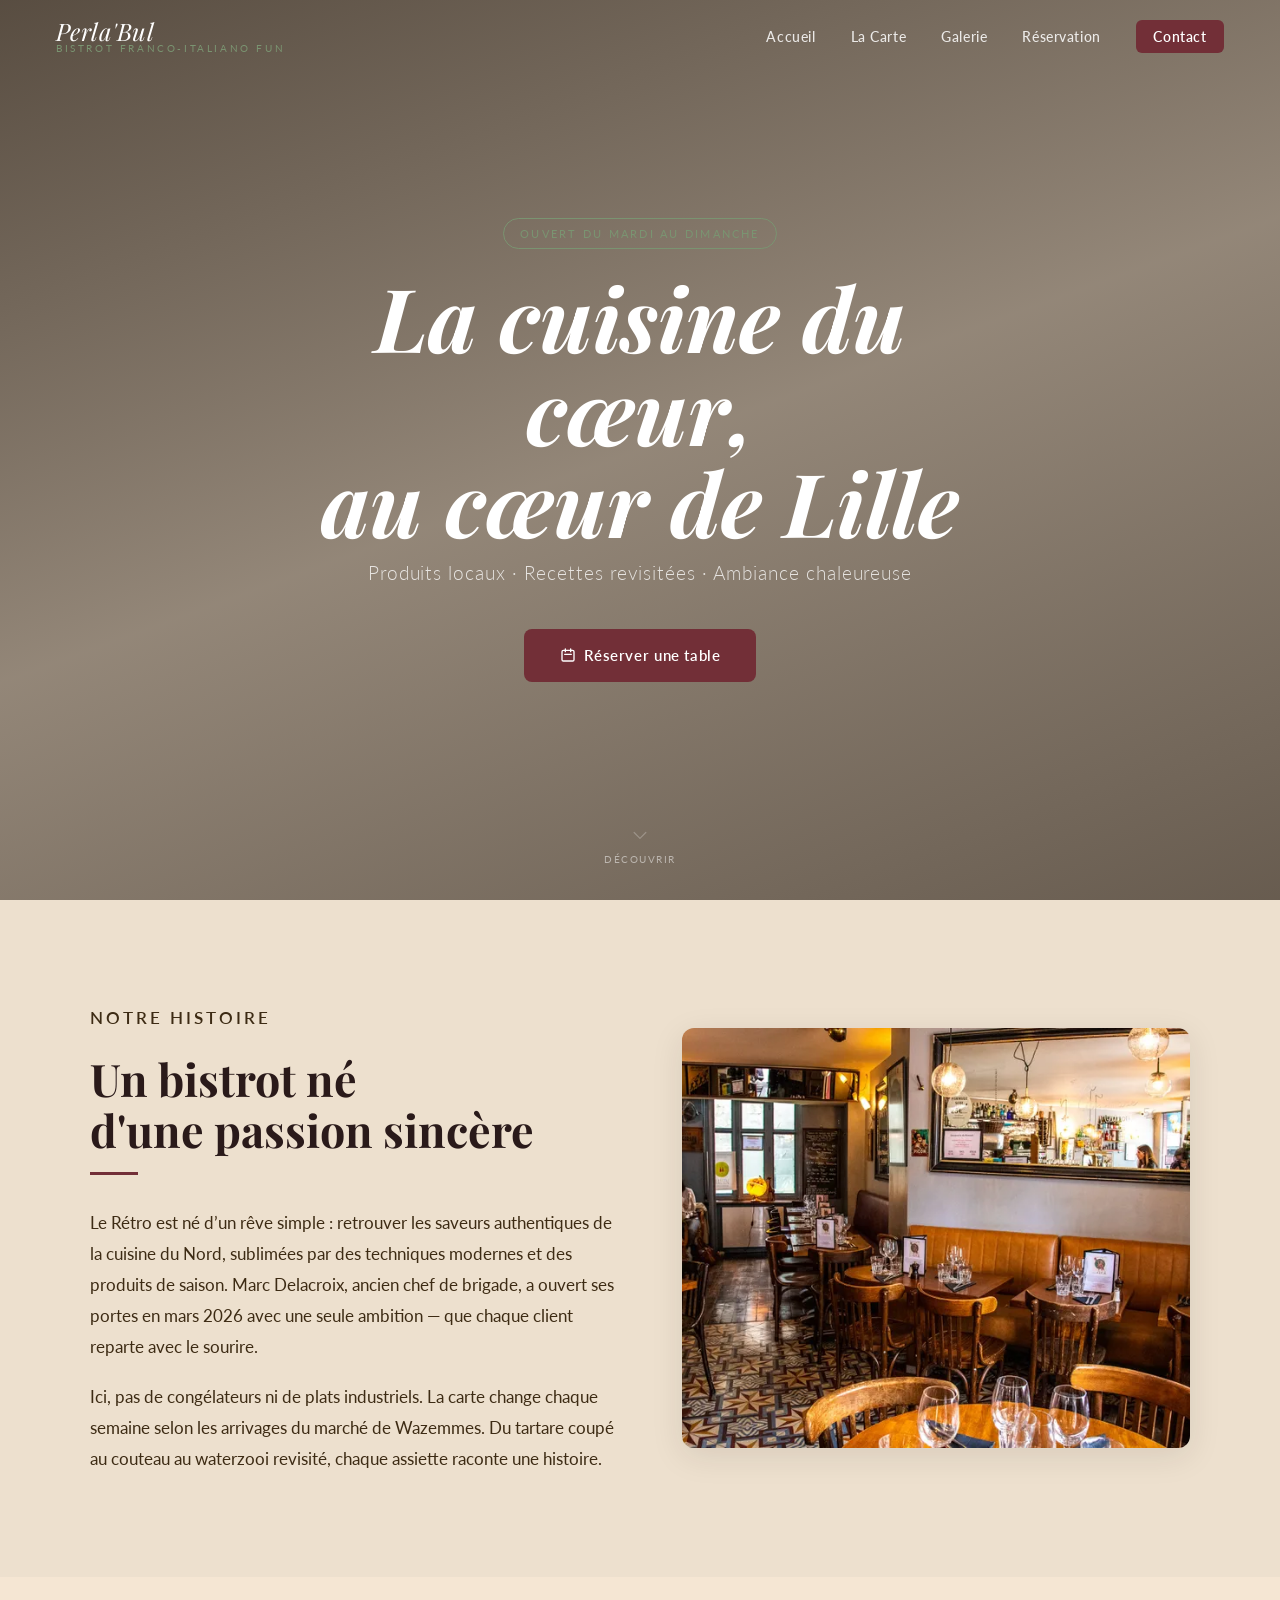
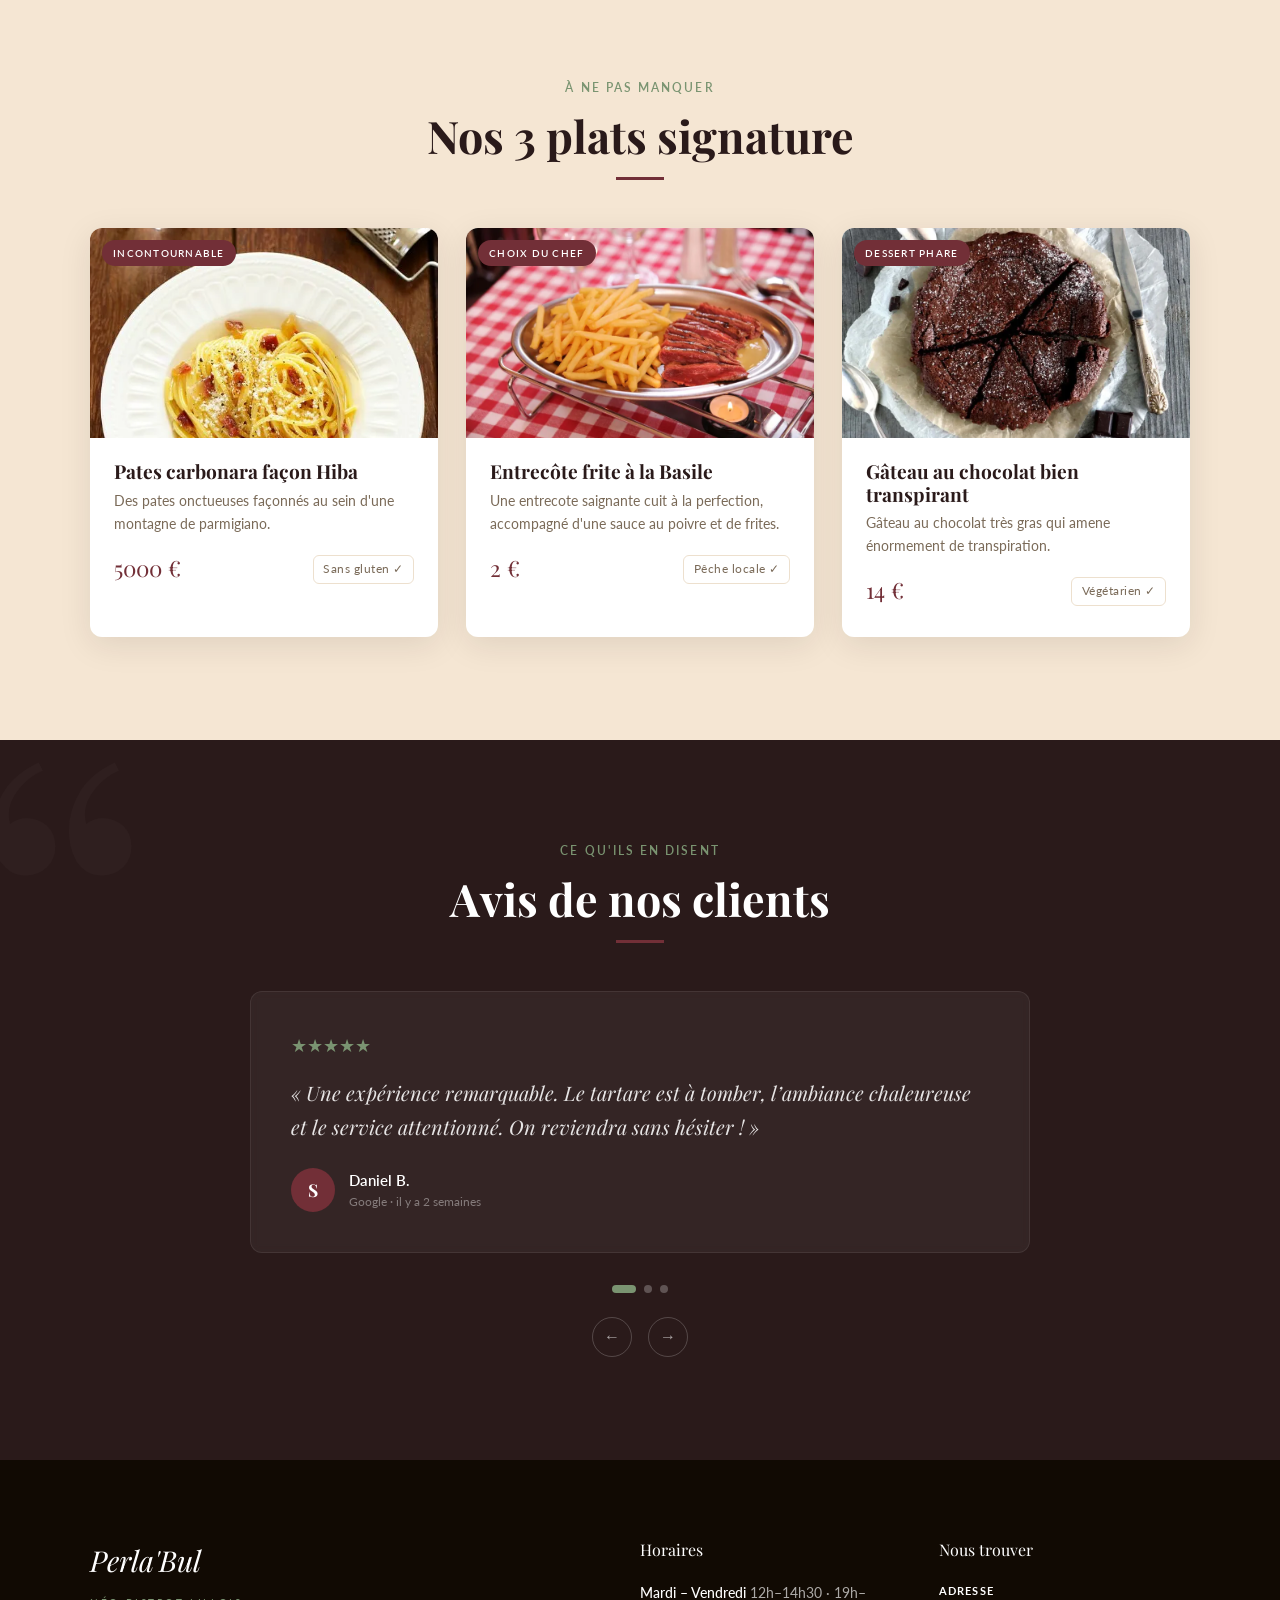
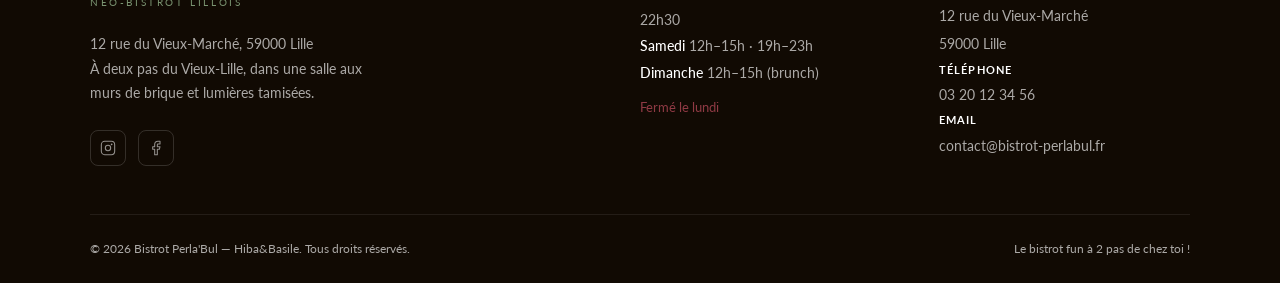
==== index.html @ e7a40297 "feat: add all 5 pages with css" ====
<!DOCTYPE html>
<html lang="fr">
<head>
  <meta charset="UTF-8" />
  <meta name="viewport" content="width=device-width, initial-scale=1.0" />
  <title>Le Rétro – Néo-Bistrot Lillois</title>
  <link rel="preconnect" href="https://fonts.googleapis.com" />
  <link rel="preconnect" href="https://fonts.gstatic.com" crossorigin />
  <link href="https://fonts.googleapis.com/css2?family=Playfair+Display:ital,wght@0,400;0,600;0,700;1,400;1,600&family=Lato:wght@300;400;700&display=swap" rel="stylesheet" />
  <link rel="stylesheet" href="css/style.css" />
</head>
<body>
  <!-- ══════════ NAVBAR ══════════ -->
  <nav id="navbar">
    <a href="index.html" class="nav-logo">
      <span class="logo-main">Perla'Bul</span>
      <span class="logo-sub">Bistrot franco-italiano fun</span>
    </a>
    <ul class="nav-links">
      <li><a href="index.html">Accueil</a></li>
      <li><a href="menu.html">La Carte</a></li>
      <li><a href="galerie.html">Galerie</a></li>
      <li><a href="reservation.html">Réservation</a></li>
      <li><a href="contact.html" class="nav-cta">Contact</a></li>
    </ul>
    <button id="burger" aria-label="Menu">
      <span></span><span></span><span></span>
    </button>
  </nav>
  <nav id="mobile-menu">
    <a href="index.html">Accueil</a>
    <a href="menu.html">La Carte</a>
    <a href="galerie.html">Galerie</a>
    <a href="reservation.html">Réservation</a>
    <a href="contact.html">Contact</a>
  </nav>

  <!-- ══════════ HERO ══════════ -->
  <section id="hero">
    <div class="hero-bg"></div>
    <div class="hero-content">
      <span class="hero-badge">Ouvert du mardi au dimanche</span>
      <h1 class="hero-title">La cuisine du cœur,<br>au cœur de Lille</h1>
      <p class="hero-slogan">Produits locaux · Recettes revisitées · Ambiance chaleureuse</p>
      <a href="reservation.html" class="hero-btn">
        <svg xmlns="http://www.w3.org/2000/svg" fill="none" viewBox="0 0 24 24" stroke="currentColor" stroke-width="2"><path stroke-linecap="round" stroke-linejoin="round" d="M8 7V3m8 4V3m-9 8h10M5 21h14a2 2 0 002-2V7a2 2 0 00-2-2H5a2 2 0 00-2 2v12a2 2 0 002 2z"/></svg>
        Réserver une table
      </a>
    </div>
    <div class="hero-scroll">
      <svg xmlns="http://www.w3.org/2000/svg" fill="none" viewBox="0 0 24 24" stroke="currentColor" stroke-width="1.5"><path stroke-linecap="round" stroke-linejoin="round" d="M19 9l-7 7-7-7"/></svg>
      Découvrir
    </div>
  </section>

  <!-- ══════════ NOTRE HISTOIRE ══════════ -->
  <section id="histoire">
    <div class="histoire-inner">
      <div class="histoire-text">
        <p class="section-label">Notre histoire</p>
        <h2 class="section-title">Un bistrot né<br>d'une passion sincère</h2>
        <div class="divider"></div>
        <p>Le Rétro est né d’un rêve simple : retrouver les saveurs authentiques de la cuisine du Nord, sublimées par des techniques modernes et des produits de saison. Marc Delacroix, ancien chef de brigade, a ouvert ses portes en mars 2026 avec une seule ambition — que chaque client reparte avec le sourire.</p>
        <p>Ici, pas de congélateurs ni de plats industriels. La carte change chaque semaine selon les arrivages du marché de Wazemmes. Du tartare coupé au couteau au waterzooi revisité, chaque assiette raconte une histoire.</p>
      </div>
      <div class="histoire-img">
        <img src="img/salle-bistrot.jpg" alt="Intérieur du Bistrot Le Rétro" loading="lazy" />
      </div>
    </div>
  </section>

  <!-- ══════════ PLATS SIGNATURE ══════════ -->
  <section id="plats">
    <div class="plats-header">
      <p class="section-label">À ne pas manquer</p>
      <h2 class="section-title">Nos 3 plats signature</h2>
      <div class="divider center"></div>
    </div>
    <div class="plats-grid">
      <article class="plat-card">
        <div class="plat-img">
          <img src="img/pates-carbo.jpg" alt="Tartare de bœuf" loading="lazy" />
          <span class="plat-tag">Incontournable</span>
        </div>
        <div class="plat-body">
          <h3 class="plat-name">Pates carbonara façon Hiba</h3>
          <p class="plat-desc">Des pates onctueuses façonnés au sein d'une montagne de parmigiano.</p>
          <div class="plat-footer">
            <span class="plat-price">5000 €</span>
            <span class="plat-badge">Sans gluten ✓</span>
          </div>
        </div>
      </article>
      <article class="plat-card">
        <div class="plat-img">
          <img src="img/entrecote-frite-jpg.webp" alt="Sole meunière" loading="lazy" />
          <span class="plat-tag">Choix du Chef</span>
        </div>
        <div class="plat-body">
          <h3 class="plat-name">Entrecôte frite à la Basile</h3>
          <p class="plat-desc">Une entrecote saignante cuit à la perfection, accompagné d'une sauce au poivre et de frites.</p>
          <div class="plat-footer">
            <span class="plat-price">2 €</span>
            <span class="plat-badge">Pêche locale ✓</span>
          </div>
        </div>
      </article>
      <article class="plat-card">
        <div class="plat-img">
          <img src="img/gateau-chocolat.jpg" alt="Crème brûlée" loading="lazy" />
          <span class="plat-tag">Dessert phare</span>
        </div>
        <div class="plat-body">
          <h3 class="plat-name">Gâteau au chocolat bien transpirant</h3>
          <p class="plat-desc">Gâteau au chocolat très gras qui amene énormement de transpiration.</p>
          <div class="plat-footer">
            <span class="plat-price">14 €</span>
            <span class="plat-badge">Végétarien ✓</span>
          </div>
        </div>
      </article>
    </div>
  </section>

  <!-- ══════════ AVIS CLIENTS (carousel) ══════════ -->
  <section id="avis">
    <div class="avis-header">
      <p class="section-label">Ce qu'ils en disent</p>
      <h2 class="section-title">Avis de nos clients</h2>
      <div class="divider center"></div>
    </div>
    <div class="carousel-wrap">
      <div class="carousel-track">
        <div class="carousel-slides" id="carousel-slides">
          <div class="avis-card">
            <div class="stars">★★★★★</div>
            <p class="avis-text">« Une expérience remarquable. Le tartare est à tomber, l’ambiance chaleureuse et le service attentionné. On reviendra sans hésiter ! »</p>
            <div class="avis-author">
              <div class="avis-avatar">S</div>
              <div><p class="avis-name">Daniel B.</p><p class="avis-date">Google · il y a 2 semaines</p></div>
            </div>
          </div>
          <div class="avis-card">
            <div class="stars">★★★★★</div>
            <p class="avis-text">« Enfin un bistrot qui joue la carte de la sincérité. La sole meunière était parfaite, la crème brûlée à la chicorée une belle surprise nordiste. »</p>
            <div class="avis-author">
              <div class="avis-avatar">T</div>
              <div><p class="avis-name">Noémie N.</p><p class="avis-date">TripAdvisor · il y a 1 mois</p></div>
            </div>
          </div>
          <div class="avis-card">
            <div class="stars">★★★★☆</div>
            <p class="avis-text">« Cadre soigné, moderne sans être froid. Les produits locaux se sentent dans l’assiette. Une très belle adresse lilloise. »</p>
            <div class="avis-author">
              <div class="avis-avatar">A</div>
              <div><p class="avis-name">Vinicius J.</p><p class="avis-date">Google · il y a 3 semaines</p></div>
            </div>
          </div>
        </div>
      </div>
      <div class="carousel-dots" id="carousel-dots">
        <button class="dot active" data-idx="0"></button>
        <button class="dot" data-idx="1"></button>
        <button class="dot" data-idx="2"></button>
      </div>
      <div class="carousel-nav">
        <button class="carousel-btn" id="prev-btn" aria-label="Précédent">&#8592;</button>
        <button class="carousel-btn" id="next-btn" aria-label="Suivant">&#8594;</button>
      </div>
    </div>
  </section>

  <!-- ══════════ FOOTER ══════════ -->
  <footer id="contact">
    <div class="footer-grid">
      <div class="footer-brand">
        <span class="logo-main serif" style="font-style:italic;color:#fff;">Perla'Bul</span>
        <span class="logo-sub" style="letter-spacing:.25em;text-transform:uppercase;font-size:.65rem;color:var(--sage);">Néo-Bistrot Lillois</span>
        <p>12 rue du Vieux-Marché, 59000 Lille<br>À deux pas du Vieux-Lille, dans une salle aux murs de brique et lumières tamisées.</p>
        <div class="social-row">
          <a href="#" class="social-icon" aria-label="Instagram">
            <svg xmlns="http://www.w3.org/2000/svg" fill="none" viewBox="0 0 24 24" stroke="currentColor" stroke-width="1.6"><rect x="2" y="2" width="20" height="20" rx="5"/><circle cx="12" cy="12" r="4"/><circle cx="17.5" cy="6.5" r=".5" fill="currentColor"/></svg>
          </a>
          <a href="#" class="social-icon" aria-label="Facebook">
            <svg xmlns="http://www.w3.org/2000/svg" fill="none" viewBox="0 0 24 24" stroke="currentColor" stroke-width="1.6"><path stroke-linecap="round" stroke-linejoin="round" d="M18 2h-3a5 5 0 00-5 5v3H7v4h3v8h4v-8h3l1-4h-4V7a1 1 0 011-1h3z"/></svg>
          </a>
        </div>
      </div>
      <div>
        <p class="footer-title">Horaires</p>
        <ul class="footer-hours">
          <li><span>Mardi – Vendredi</span> 12h–14h30 · 19h–22h30</li>
          <li><span>Samedi</span> 12h–15h · 19h–23h</li>
          <li><span>Dimanche</span> 12h–15h (brunch)</li>
          <li style="margin-top:.5rem;color:var(--wine-light);font-size:.82rem;">Fermé le lundi</li>
        </ul>
      </div>
      <div>
        <p class="footer-title">Nous trouver</p>
        <ul class="footer-contact">
          <li><strong>Adresse</strong>12 rue du Vieux-Marché<br>59000 Lille</li>
          <li><strong>Téléphone</strong><a href="tel:+33320123456">03 20 12 34 56</a></li>
          <li><strong>Email</strong><a href="mailto:contact@bistrot-retro.fr">contact@bistrot-perlabul.fr</a></li>
        </ul>
      </div>
    </div>
    <div class="footer-bottom">
      <span>© 2026 Bistrot Perla'Bul — Hiba&Basile. Tous droits réservés.</span>
      <span>Le bistrot fun à 2 pas de chez toi !</span>
    </div>
  </footer>

  <!-- Scripts -->
  <script src="js/main.js"></script>
  <script>
    /* ---- Carousel (uniquement sur l'index) ---- */
    const slides    = document.getElementById('carousel-slides');
    const dots      = document.querySelectorAll('.dot');
    const prevBtn   = document.getElementById('prev-btn');
    const nextBtn   = document.getElementById('next-btn');
    const TOTAL     = dots.length;
    let current     = 0;
    let timer;

    function goTo(idx) {
      current = (idx + TOTAL) % TOTAL;
      slides.style.transform = `translateX(-${current * 100}%)`;
      dots.forEach((d, i) => d.classList.toggle('active', i === current));
    }

    function startAuto() {
      clearInterval(timer);
      timer = setInterval(() => goTo(current + 1), 5000);
    }

    prevBtn.addEventListener('click', () => { goTo(current - 1); startAuto(); });
    nextBtn.addEventListener('click', () => { goTo(current + 1); startAuto(); });
    dots.forEach(d => d.addEventListener('click', () => { goTo(+d.dataset.idx); startAuto(); }));

    // Swipe basique
    let startX = 0;
    slides.addEventListener('touchstart', e => { startX = e.touches[0].clientX; }, { passive: true });
    slides.addEventListener('touchend', e => {
      const dx = e.changedTouches[0].clientX - startX;
      if (Math.abs(dx) > 50) { goTo(current + (dx < 0 ? 1 : -1)); startAuto(); }
    });

    startAuto();
  </script>
</body>
</html>
---- css/style.css ----
:root {
  --cream:      #f5e6d3;      /* Fond principal clair et doux */
  --dark:       #2a1a1a;      /* Texte foncé, fond sombre */
  --wine:       #722f37;      /* Bordeaux profond (identité) */
  --wine-light: #8f3a44;      /* Variation plus claire pour hover */
  --sage:       #7a9471;      /* Vert sauge (accent) */
  --sage-light: #94ad8b;      /* Variation plus claire */
  --warm:       #ede0ce;      /* Fond légèrement plus chaud */
  --muted:      #7a6a58;      /* Texte secondaire */
  --card-bg:    #FFFFFF;      /* Fond des cartes */
  --radius:     12px;
  --shadow:     0 8px 32px rgba(42, 26, 26, 0.10);
  --nav-h:      72px;         /* Hauteur de la navbar */
  --transition: .3s ease;
}


*, *::before, *::after {
  box-sizing: border-box;
  margin: 0;
  padding: 0;
}

html {
  scroll-behavior: smooth;
}

body {
  font-family: 'Lato', sans-serif;
  background: var(--cream);
  color: var(--dark);
  overflow-x: hidden;
  line-height: 1.6;
}

img {
  display: block;
  max-width: 100%;
}

a {
  text-decoration: none;
  color: inherit;
}

ul {
  list-style: none;
}


.serif { font-family: 'Playfair Display', serif; }
h1, h2, h3, h4 {
  font-family: 'Playfair Display', serif;
  line-height: 1.15;
  color: var(--dark);
}

.section-label {
  font-size: .72rem;
  font-weight: 600;
  letter-spacing: .18em;
  text-transform: uppercase;
  color: var(--sage);
  margin-bottom: .75rem;
}

.section-title {
  font-size: clamp(1.8rem, 4vw, 2.8rem);
  color: var(--dark);
}

.divider {
  width: 48px;
  height: 3px;
  background: var(--wine);
  margin: 1rem 0 2rem;
}
.divider.center {
  margin: 1rem auto 2rem;
}


#navbar {
  position: fixed;
  top: 0;
  left: 0;
  right: 0;
  z-index: 999;
  height: var(--nav-h);
  display: flex;
  align-items: center;
  justify-content: space-between;
  padding: 0 clamp(1.25rem, 5vw, 3.5rem);
  transition: background .35s, box-shadow .35s;
}

#navbar.scrolled {
  background: var(--dark);
  box-shadow: 0 4px 24px rgba(0, 0, 0, 0.25);
}

.nav-logo {
  display: flex;
  flex-direction: column;
  line-height: 1;
}
.nav-logo .logo-main {
  font-family: 'Playfair Display', serif;
  font-style: italic;
  font-size: 1.5rem;
  color: #fff;
  letter-spacing: .02em;
}
.nav-logo .logo-sub {
  font-size: .65rem;
  letter-spacing: .25em;
  text-transform: uppercase;
  color: var(--sage);
}


.nav-links {
  display: flex;
  gap: 2.2rem;
  align-items: center;
}
.nav-links a {
  color: rgba(255, 255, 255, 0.85);
  font-size: .88rem;
  font-weight: 500;
  letter-spacing: .04em;
  position: relative;
  transition: color .2s;
}
.nav-links a::after {
  content: '';
  position: absolute;
  bottom: -4px;
  left: 0;
  width: 0;
  height: 2px;
  background: var(--sage);
  transition: width .3s ease;
}
.nav-links a:hover {
  color: #fff;
}
.nav-links a:hover::after {
  width: 100%;
}


.nav-cta {
  background: var(--wine);
  color: #fff !important;
  padding: .5rem 1.1rem;
  border-radius: 6px;
  font-weight: 600 !important;
  transition: background .2s !important;
}
.nav-cta:hover {
  background: var(--wine-light) !important;
}
.nav-cta::after {
  display: none !important;
}


#burger {
  display: none;               
  flex-direction: column;
  gap: 5px;
  cursor: pointer;
  padding: 6px;
  background: none;
  border: none;
}
#burger span {
  display: block;
  width: 26px;
  height: 2px;
  background: #fff;
  border-radius: 2px;
  transition: transform .3s, opacity .3s;
}

#burger.open span:nth-child(1) {
  transform: translateY(7px) rotate(45deg);
}
#burger.open span:nth-child(2) {
  opacity: 0;
}
#burger.open span:nth-child(3) {
  transform: translateY(-7px) rotate(-45deg);
}


#mobile-menu {
  display: none;
  position: fixed;
  top: var(--nav-h);
  left: 0;
  right: 0;
  background: var(--dark);
  z-index: 998;
  padding: 1.5rem clamp(1.25rem, 5vw, 3.5rem);
  flex-direction: column;
  gap: 1rem;
  transform: translateY(-10px);
  opacity: 0;
  transition: opacity .3s, transform .3s;
}
#mobile-menu.visible {
  display: flex;
  opacity: 1;
  transform: translateY(0);
}
#mobile-menu a {
  color: rgba(255, 255, 255, 0.85);
  font-size: 1rem;
  font-weight: 500;
  padding: .5rem 0;
  border-bottom: 1px solid rgba(255, 255, 255, 0.08);
}


#hero {
  position: relative;
  height: 100vh;
  min-height: 580px;
  display: flex;
  align-items: center;
  justify-content: center;
  overflow: hidden;
}
#hero .hero-bg {
  position: absolute;
  inset: 0;
  background: url('https://images.unsplash.com/photo-1414235077428-338989a2e8c0?w=1920&auto=format&fit=crop&q=80') center/cover no-repeat;
  transform: scale(1.05);
  transition: transform 8s ease-out;
}
#hero.loaded .hero-bg {
  transform: scale(1);
}
#hero::after {
  content: '';
  position: absolute;
  inset: 0;
  background: linear-gradient(
    160deg,
    rgba(28, 18, 9, 0.72) 0%,
    rgba(28, 18, 9, 0.45) 50%,
    rgba(28, 18, 9, 0.65) 100%
  );
}
.hero-content {
  position: relative;
  z-index: 1;
  text-align: center;
  padding: 0 1.5rem;
  animation: heroFadeUp .9s ease both;
}
@keyframes heroFadeUp {
  from { opacity: 0; transform: translateY(28px); }
  to   { opacity: 1; transform: translateY(0); }
}
.hero-badge {
  display: inline-block;
  font-size: .7rem;
  letter-spacing: .2em;
  text-transform: uppercase;
  color: var(--sage);
  border: 1px solid var(--sage);
  padding: .35rem 1rem;
  border-radius: 100px;
  margin-bottom: 1.4rem;
  animation: heroFadeUp .9s .15s ease both;
}
.hero-title {
  font-size: clamp(2.6rem, 8vw, 5.5rem);
  color: #fff;
  line-height: 1.05;
  font-style: italic;
  max-width: 780px;
  margin: 0 auto .6rem;
  animation: heroFadeUp .9s .25s ease both;
}
.hero-slogan {
  font-size: clamp(1rem, 2.5vw, 1.2rem);
  color: rgba(255, 255, 255, 0.78);
  font-weight: 300;
  letter-spacing: .05em;
  margin-bottom: 2.5rem;
  animation: heroFadeUp .9s .38s ease both;
}
.hero-btn {
  display: inline-flex;
  align-items: center;
  gap: .55rem;
  background: var(--wine);
  color: #fff;
  font-family: 'Lato', sans-serif;
  font-size: .95rem;
  font-weight: 600;
  padding: .9rem 2.2rem;
  border-radius: 8px;
  letter-spacing: .04em;
  transition: background .2s, transform .2s, box-shadow .2s;
  animation: heroFadeUp .9s .5s ease both;
}
.hero-btn svg {
  width: 16px;
  height: 16px;
}
.hero-btn:hover {
  background: var(--wine-light);
  transform: translateY(-2px);
  box-shadow: 0 8px 24px rgba(114, 47, 55, 0.4);
}


.hero-scroll {
  position: absolute;
  bottom: 2rem;
  left: 50%;
  transform: translateX(-50%);
  z-index: 1;
  display: flex;
  flex-direction: column;
  align-items: center;
  gap: .4rem;
  color: rgba(255, 255, 255, 0.5);
  font-size: .65rem;
  letter-spacing: .15em;
  text-transform: uppercase;
  animation: bounce 2s 1.5s infinite;
}
.hero-scroll svg {
  width: 20px;
  opacity: .5;
}
@keyframes bounce {
  0%, 100% { transform: translateX(-50%) translateY(0); }
  50%      { transform: translateX(-50%) translateY(6px); }
}


section {
  padding: clamp(4rem, 8vw, 7rem) clamp(1.25rem, 6vw, 5rem);
}


#histoire {
  background: var(--warm);
}
.histoire-inner {
  max-width: 1100px;
  margin: 0 auto;
  display: flex;
  gap: clamp(2rem, 5vw, 5rem);
  align-items: center;
  flex-wrap: wrap;
}
.histoire-text {
  flex: 1 1 320px;
}
.histoire-text p {
  font-size: 1.05rem;
  line-height: 1.85;
  color: #3D2B14;
  margin-bottom: 1.2rem;
}
.histoire-text p:last-child {
  margin-bottom: 0;
}
.histoire-img {
  flex: 1 1 300px;
  border-radius: var(--radius);
  overflow: hidden;
  box-shadow: var(--shadow);
  position: relative;
}
.histoire-img img {
  width: 100%;
  height: 420px;
  object-fit: cover;
  transition: transform .6s ease;
}
.histoire-img:hover img {
  transform: scale(1.04);
}
/* Bordures décoratives */
.histoire-img::before {
  content: '';
  position: absolute;
  top: -12px; left: -12px;
  width: 80px; height: 80px;
  border-top: 3px solid var(--wine);
  border-left: 3px solid var(--wine);
  z-index: 1;
}
.histoire-img::after {
  content: '';
  position: absolute;
  bottom: -12px; right: -12px;
  width: 80px; height: 80px;
  border-bottom: 3px solid var(--sage);
  border-right: 3px solid var(--sage);
}


#plats {
  background: var(--cream);
}
.plats-header {
  text-align: center;
  max-width: 520px;
  margin: 0 auto 3rem;
}
.plats-grid {
  display: grid;
  grid-template-columns: repeat(auto-fit, minmax(270px, 1fr));
  gap: 1.75rem;
  max-width: 1100px;
  margin: 0 auto;
}
.plat-card {
  background: var(--card-bg);
  border-radius: var(--radius);
  overflow: hidden;
  box-shadow: var(--shadow);
  transition: transform .3s, box-shadow .3s;
  cursor: default;
}
.plat-card:hover {
  transform: translateY(-6px);
  box-shadow: 0 16px 48px rgba(28, 18, 9, 0.15);
}
.plat-img {
  position: relative;
  height: 210px;
  overflow: hidden;
}
.plat-img img {
  width: 100%;
  height: 100%;
  object-fit: cover;
  transition: transform .5s;
}
.plat-card:hover .plat-img img {
  transform: scale(1.08);
}
.plat-tag {
  position: absolute;
  top: 12px;
  left: 12px;
  background: var(--wine);
  color: #fff;
  font-size: .65rem;
  font-weight: 600;
  letter-spacing: .12em;
  text-transform: uppercase;
  padding: .28rem .7rem;
  border-radius: 100px;
}
.plat-body {
  padding: 1.4rem 1.5rem 1.75rem;
}
.plat-name {
  font-size: 1.2rem;
  margin-bottom: .4rem;
}
.plat-desc {
  font-size: .88rem;
  color: var(--muted);
  line-height: 1.65;
  margin-bottom: 1rem;
}
.plat-footer {
  display: flex;
  align-items: center;
  justify-content: space-between;
}
.plat-price {
  font-family: 'Playfair Display', serif;
  font-size: 1.4rem;
  color: var(--wine);
}
.plat-badge {
  font-size: .72rem;
  color: var(--muted);
  border: 1px solid var(--warm);
  padding: .25rem .6rem;
  border-radius: 6px;
  letter-spacing: .04em;
}


#avis {
  background: var(--dark);
  position: relative;
  overflow: hidden;
}
#avis::before {
  content: '\201C';
  font-family: 'Playfair Display', serif;
  font-size: 28rem;
  line-height: 1;
  position: absolute;
  top: -4rem;
  left: -2rem;
  color: rgba(255, 255, 255, 0.025);
  pointer-events: none;
}
.avis-header {
  text-align: center;
  margin-bottom: 3rem;
}
.avis-header .section-label {
  color: var(--sage);
}
.avis-header .section-title {
  color: #fff;
}
.avis-header .divider {
  background: var(--wine);
}

.carousel-wrap {
  max-width: 780px;
  margin: 0 auto;
  position: relative;
}
.carousel-track {
  overflow: hidden;
}
.carousel-slides {
  display: flex;
  transition: transform .6s cubic-bezier(.4, 0, .2, 1);
}
.avis-card {
  min-width: 100%;
  padding: 2.5rem;
  background: rgba(255, 255, 255, 0.05);
  border: 1px solid rgba(255, 255, 255, 0.08);
  border-radius: var(--radius);
  backdrop-filter: blur(4px);
}
.stars {
  color: var(--sage);
  font-size: 1.1rem;
  margin-bottom: 1rem;
}
.avis-text {
  font-family: 'Playfair Display', serif;
  font-style: italic;
  font-size: clamp(1.05rem, 2.5vw, 1.25rem);
  color: rgba(255, 255, 255, 0.88);
  line-height: 1.7;
  margin-bottom: 1.5rem;
}
.avis-author {
  display: flex;
  align-items: center;
  gap: .9rem;
}
.avis-avatar {
  width: 44px;
  height: 44px;
  border-radius: 50%;
  background: var(--wine);
  display: flex;
  align-items: center;
  justify-content: center;
  font-family: 'Playfair Display', serif;
  font-size: 1.1rem;
  color: #fff;
  font-weight: 700;
}
.avis-name {
  font-weight: 600;
  color: #fff;
  font-size: .95rem;
}
.avis-date {
  font-size: .78rem;
  color: rgba(255, 255, 255, 0.4);
}

.carousel-dots {
  display: flex;
  justify-content: center;
  gap: .5rem;
  margin-top: 2rem;
}
.dot {
  width: 8px;
  height: 8px;
  border-radius: 50%;
  background: rgba(255, 255, 255, 0.25);
  cursor: pointer;
  transition: background .3s, width .3s;
  border: none;
}
.dot.active {
  background: var(--sage);
  width: 24px;
  border-radius: 4px;
}
.carousel-nav {
  display: flex;
  justify-content: center;
  gap: 1rem;
  margin-top: 1.5rem;
}
.carousel-btn {
  width: 40px;
  height: 40px;
  border-radius: 50%;
  border: 1px solid rgba(255, 255, 255, 0.2);
  background: none;
  color: rgba(255, 255, 255, 0.6);
  cursor: pointer;
  font-size: 1rem;
  display: flex;
  align-items: center;
  justify-content: center;
  transition: border-color .2s, color .2s, background .2s;
}
.carousel-btn:hover {
  border-color: var(--sage);
  color: var(--sage);
  background: rgba(122, 148, 113, 0.1);
}


.menu-container {
  max-width: 1100px;
  margin: 2rem auto;
  padding: 0 1.5rem;
}
.filters {
  background: var(--warm);
  padding: 1.5rem;
  border-radius: var(--radius);
  margin-bottom: 2rem;
  display: flex;
  flex-wrap: wrap;
  gap: 1rem;
  align-items: center;
}
.filter-btn {
  background: var(--card-bg);
  border: 2px solid var(--wine);
  color: var(--wine);
  padding: 0.5rem 1.2rem;
  border-radius: var(--radius);
  font-weight: 600;
  cursor: pointer;
  transition: var(--transition);
}
.filter-btn.active,
.filter-btn:hover {
  background: var(--wine);
  color: #fff;
}
.checkboxes {
  display: flex;
  gap: 1.5rem;
  margin-left: auto;
}
.checkboxes label {
  display: flex;
  align-items: center;
  gap: 0.3rem;
  cursor: pointer;
  font-weight: 500;
  color: var(--dark);
}
.counter {
  font-size: 1.1rem;
  color: var(--wine);
  margin-bottom: 1rem;
}

.menu-grid {
  display: grid;
  grid-template-columns: repeat(auto-fill, minmax(280px, 1fr));
  gap: 1.75rem;
}


.galery-container {
  max-width: 1200px;
  margin: 2rem auto;
  padding: 0 1.5rem;
}
.gallery-grid {
  display: grid;
  grid-template-columns: repeat(auto-fill, minmax(280px, 1fr));
  gap: 1.5rem;
}
.gallery-item {
  overflow: hidden;
  border-radius: var(--radius);
  box-shadow: var(--shadow);
  cursor: pointer;
  transition: transform 0.3s, filter 0.3s;
}
.gallery-item:hover {
  transform: scale(1.03);
  filter: brightness(1.1);
}
.gallery-item img {
  width: 100%;
  height: 250px;
  object-fit: cover;
}

.lightbox {
  display: none;
  position: fixed;
  top: 0; left: 0; right: 0; bottom: 0;
  background: rgba(0, 0, 0, 0.92);
  z-index: 2000;
  justify-content: center;
  align-items: center;
  flex-direction: column;
}
.lightbox.active {
  display: flex;
}
.lightbox img {
  max-width: 90%;
  max-height: 80vh;
  border-radius: var(--radius);
  box-shadow: 0 0 30px rgba(0, 0, 0, 0.5);
}
.close {
  position: absolute;
  top: 20px;
  right: 40px;
  font-size: 2.5rem;
  color: #fff;
  cursor: pointer;
  transition: var(--transition);
}
.close:hover {
  color: var(--sage);
}
.nav-lightbox {
  position: absolute;
  bottom: 30px;
  display: flex;
  gap: 2rem;
}
.nav-lightbox button {
  background: var(--wine);
  color: #fff;
  border: none;
  font-size: 2rem;
  width: 50px;
  height: 50px;
  border-radius: 50%;
  cursor: pointer;
  transition: var(--transition);
}
.nav-lightbox button:hover {
  background: var(--sage);
}


.form-container {
  max-width: 650px;
  margin: 2rem auto;
  padding: 2rem;
  background: var(--card-bg);
  border-radius: var(--radius);
  box-shadow: var(--shadow);
}
.form-group {
  margin-bottom: 1.5rem;
}
label {
  display: block;
  margin-bottom: 0.5rem;
  font-weight: 600;
  color: var(--wine);
}
input, select, textarea {
  width: 100%;
  padding: 0.7rem;
  border: 2px solid var(--warm);
  border-radius: var(--radius);
  font-family: inherit;
  font-size: 1rem;
  transition: border-color var(--transition);
}
input:focus, textarea:focus, select:focus {
  border-color: var(--wine);
  outline: none;
}
.error-message {
  color: #c0392b;
  font-size: 0.85rem;
  margin-top: 0.3rem;
  min-height: 1.2em;
}
.btn {
  background: var(--wine);
  color: #fff;
  padding: 0.8rem 2rem;
  border: none;
  border-radius: var(--radius);
  font-size: 1.1rem;
  cursor: pointer;
  transition: var(--transition);
}
.btn:hover {
  background: var(--wine-light);
}
.confirmation {
  display: none;
  background: var(--warm);
  padding: 2rem;
  border-radius: var(--radius);
  text-align: center;
  font-size: 1.2rem;
}
.confirmation.active {
  display: block;
}


.contact-container {
  max-width: 1200px;
  margin: 2rem auto;
  padding: 0 1.5rem;
  display: flex;
  gap: 2rem;
  flex-wrap: wrap;
}
.contact-info, .contact-form {
  flex: 1;
  min-width: 300px;
}
.contact-info table {
  width: 100%;
  border-collapse: collapse;
  margin-top: 1rem;
}
.contact-info th, .contact-info td {
  padding: 0.8rem;
  text-align: left;
  border-bottom: 1px solid var(--warm);
}
.contact-info th {
  background: var(--warm);
  color: var(--wine);
}
.map-container {
  margin-top: 2rem;
  border-radius: var(--radius);
  overflow: hidden;
  box-shadow: var(--shadow);
}
.map-container iframe {
  width: 100%;
  height: 300px;
  border: 0;
}


footer {
  background: #110A03;
  color: rgba(255, 255, 255, 0.65);
  padding: clamp(3rem, 6vw, 5rem) clamp(1.25rem, 6vw, 5rem) 1.5rem;
}
.footer-grid {
  display: grid;
  grid-template-columns: 2fr 1fr 1fr;
  gap: 3rem;
  max-width: 1100px;
  margin: 0 auto;
  padding-bottom: 3rem;
  border-bottom: 1px solid rgba(255, 255, 255, 0.08);
}
.footer-brand .logo-main {
  font-size: 1.8rem;
  display: block;
  margin-bottom: .3rem;
}
.footer-brand .logo-sub {
  font-size: .65rem;
}
.footer-brand p {
  margin-top: 1.2rem;
  font-size: .9rem;
  line-height: 1.7;
  max-width: 280px;
}
.footer-title {
  font-family: 'Playfair Display', serif;
  color: #fff;
  font-size: 1rem;
  margin-bottom: 1.1rem;
}
.footer-hours li {
  font-size: .88rem;
  line-height: 1.9;
}
.footer-hours li span {
  color: #fff;
  font-weight: 500;
}
.footer-contact li {
  font-size: .88rem;
  line-height: 2;
}
.footer-contact li strong {
  color: #fff;
  display: block;
  font-size: .7rem;
  letter-spacing: .1em;
  text-transform: uppercase;
}
.social-row {
  display: flex;
  gap: .75rem;
  margin-top: 1.5rem;
}
.social-icon {
  width: 36px;
  height: 36px;
  border: 1px solid rgba(255, 255, 255, 0.15);
  border-radius: 8px;
  display: flex;
  align-items: center;
  justify-content: center;
  color: rgba(255, 255, 255, 0.55);
  transition: border-color .2s, color .2s, background .2s;
}
.social-icon svg {
  width: 16px;
  height: 16px;
}
.social-icon:hover {
  border-color: var(--sage);
  color: var(--sage);
  background: rgba(122, 148, 113, 0.1);
}
.footer-bottom {
  max-width: 1100px;
  margin: 1.5rem auto 0;
  display: flex;
  align-items: center;
  justify-content: space-between;
  flex-wrap: wrap;
  gap: .5rem;
  font-size: .78rem;
}
.footer-bottom a {
  color: var(--sage);
  transition: opacity .2s;
}
.footer-bottom a:hover {
  opacity: .75;
}

/* ------------------------------
   15. MEDIA QUERIES (mobile-first)
   ------------------------------ */
@media (max-width: 768px) {
  .nav-links {
    display: none;
  }
  #burger {
    display: flex;
  }

  .histoire-inner {
    flex-direction: column;
  }
  .histoire-img img {
    height: 280px;
  }

  .footer-grid {
    grid-template-columns: 1fr;
    gap: 2rem;
  }

  .filters {
    flex-direction: column;
    align-items: flex-start;
  }
  .checkboxes {
    margin-left: 0;
  }
}
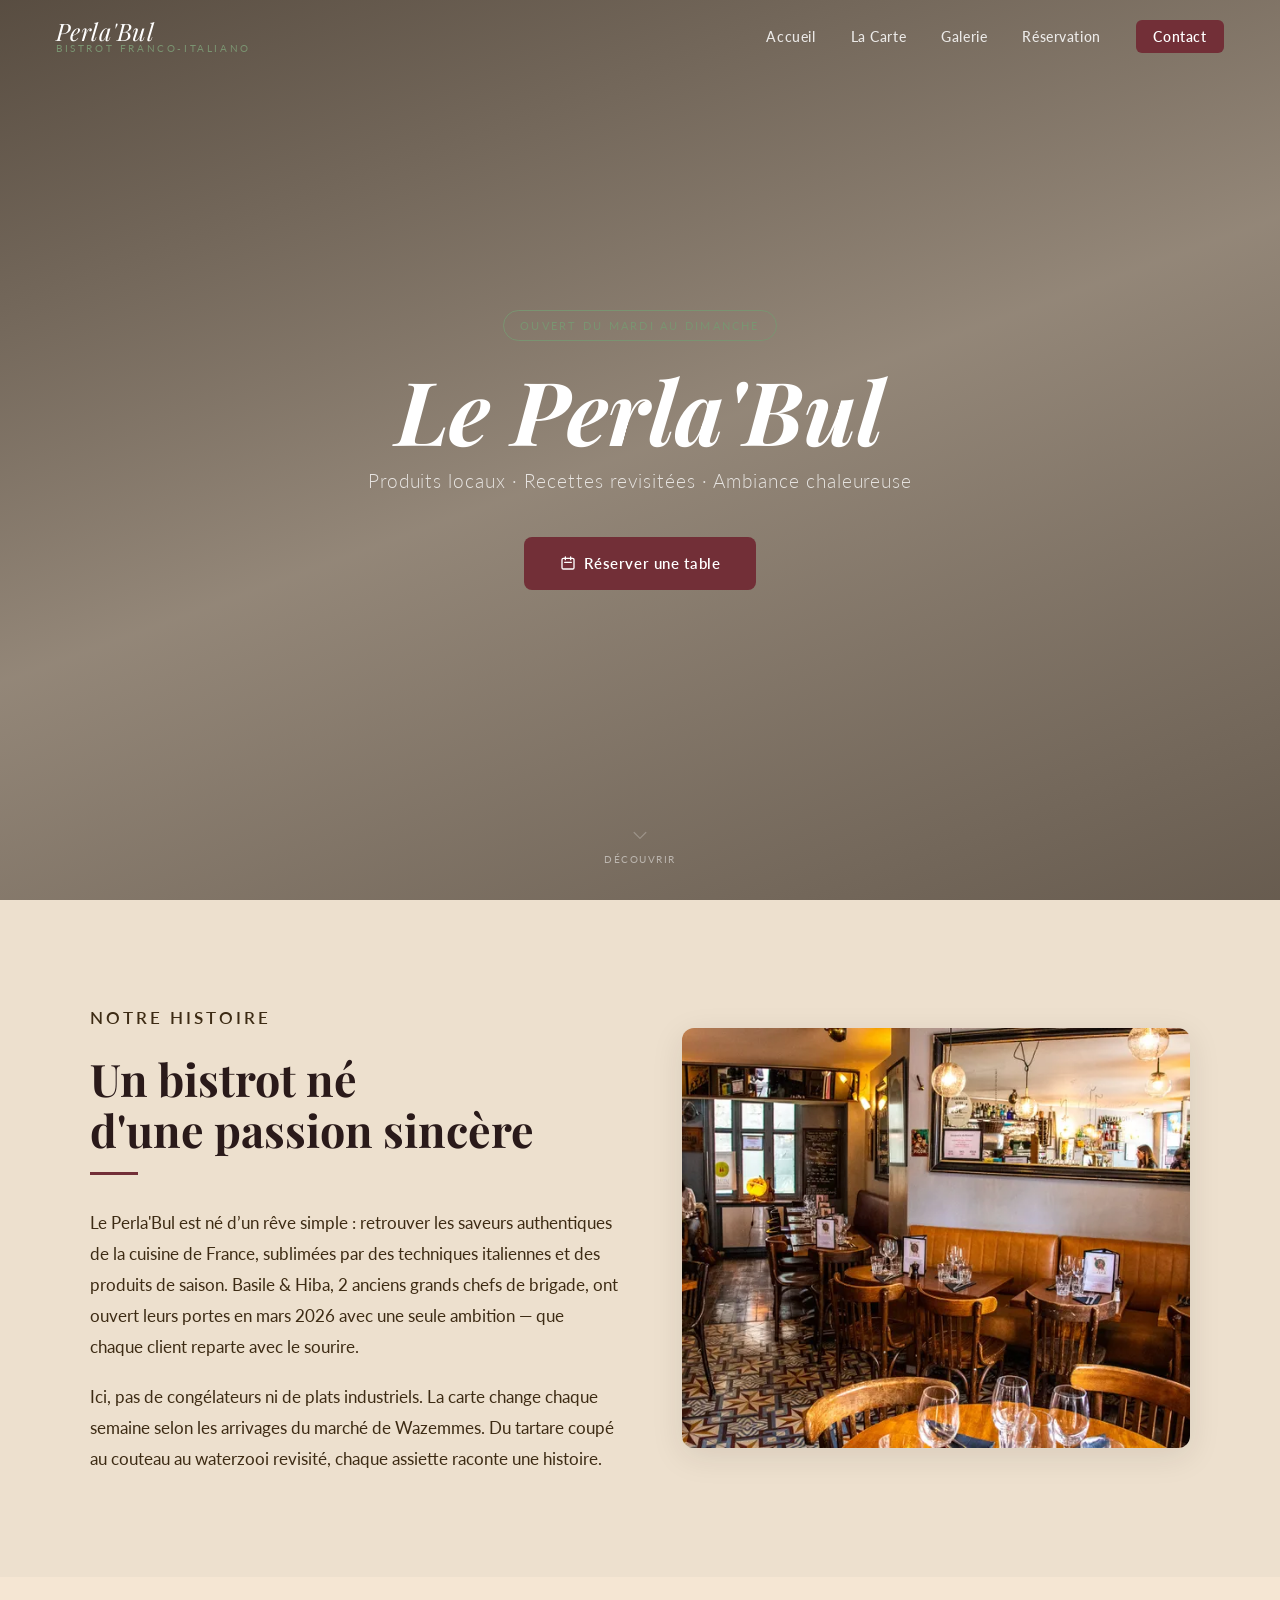
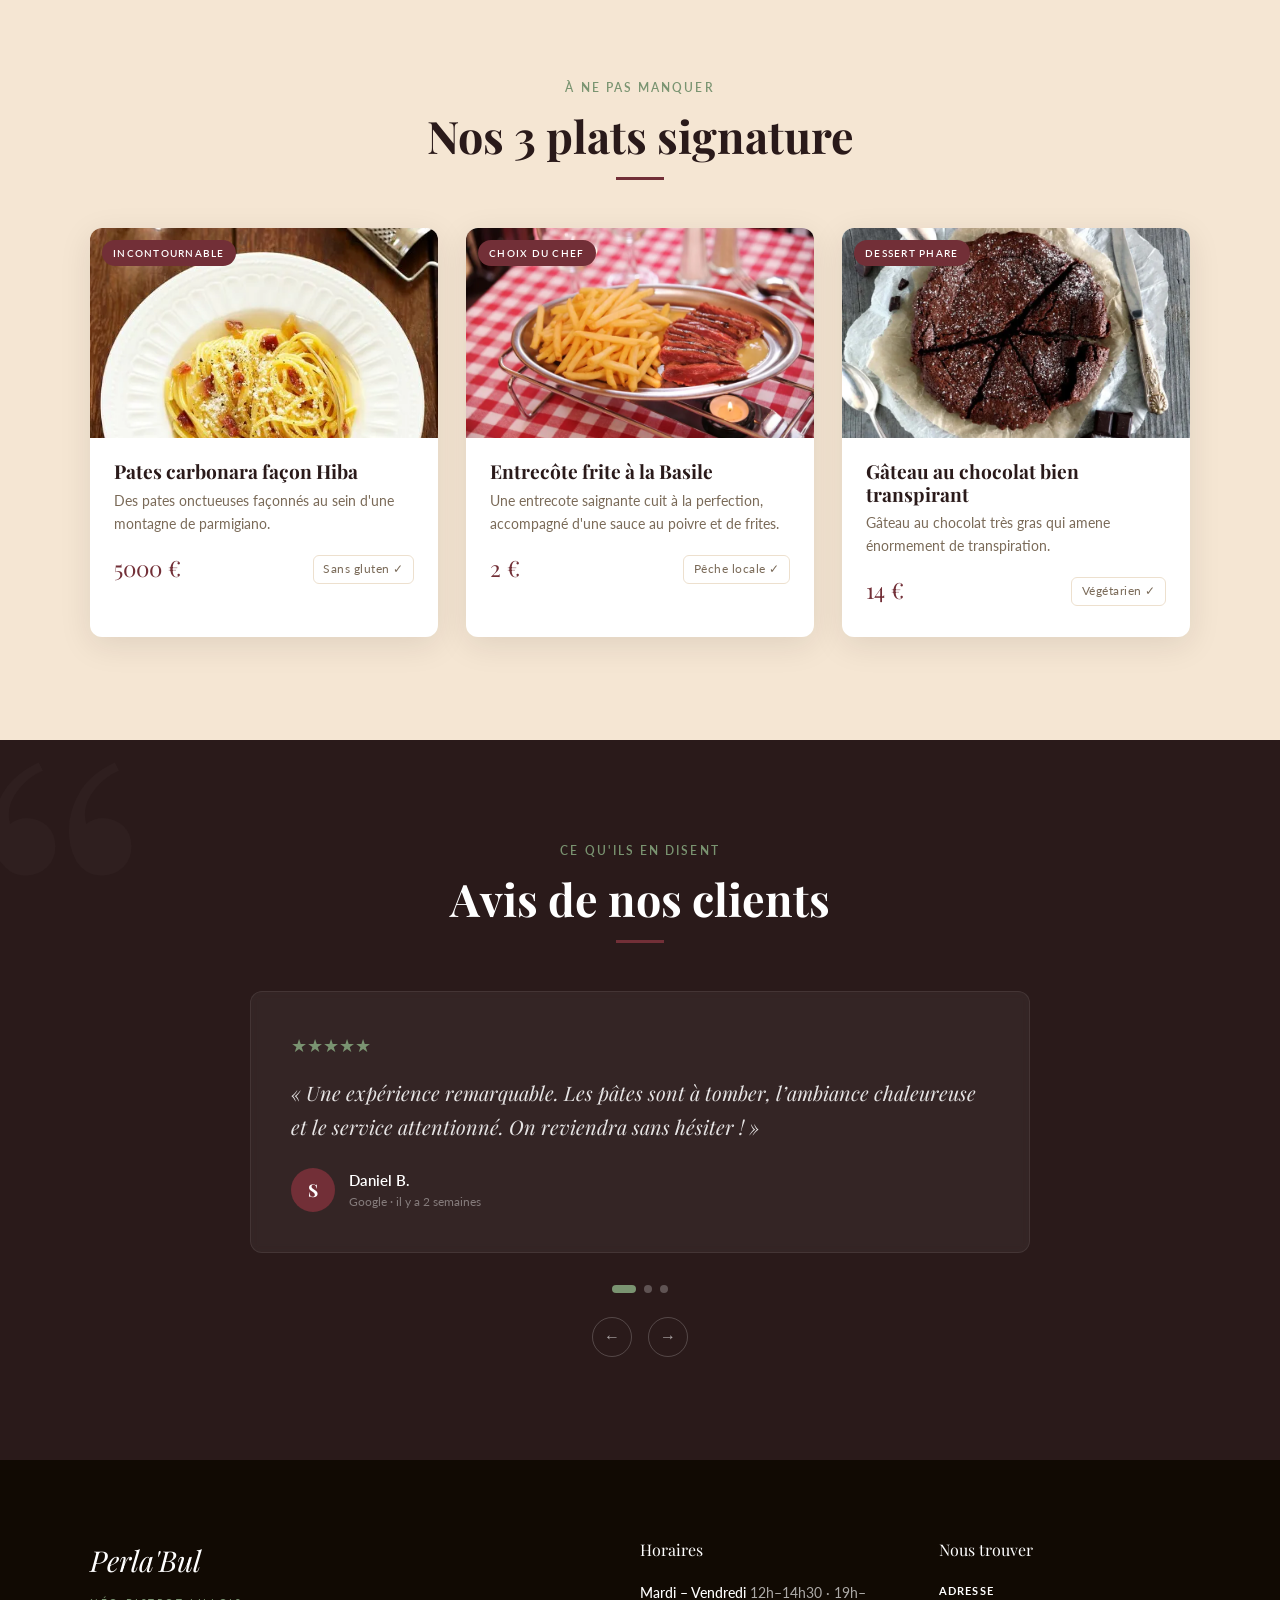
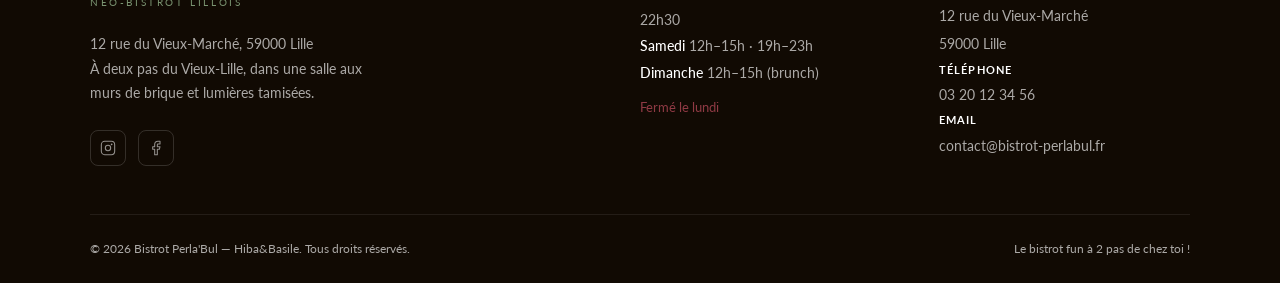
==== commit 708e185e: "update: modification on index.html" ====
--- a/index.html
+++ b/index.html
@@ -14,7 +14,7 @@
   <nav id="navbar">
     <a href="index.html" class="nav-logo">
       <span class="logo-main">Perla'Bul</span>
-      <span class="logo-sub">Bistrot franco-italiano fun</span>
+      <span class="logo-sub">Bistrot franco-italiano</span>
     </a>
     <ul class="nav-links">
       <li><a href="index.html">Accueil</a></li>
@@ -40,7 +40,7 @@
     <div class="hero-bg"></div>
     <div class="hero-content">
       <span class="hero-badge">Ouvert du mardi au dimanche</span>
-      <h1 class="hero-title">La cuisine du cœur,<br>au cœur de Lille</h1>
+      <h1 class="hero-title">Le Perla'Bul<br> </h1>
       <p class="hero-slogan">Produits locaux · Recettes revisitées · Ambiance chaleureuse</p>
       <a href="reservation.html" class="hero-btn">
         <svg xmlns="http://www.w3.org/2000/svg" fill="none" viewBox="0 0 24 24" stroke="currentColor" stroke-width="2"><path stroke-linecap="round" stroke-linejoin="round" d="M8 7V3m8 4V3m-9 8h10M5 21h14a2 2 0 002-2V7a2 2 0 00-2-2H5a2 2 0 00-2 2v12a2 2 0 002 2z"/></svg>
@@ -60,7 +60,7 @@
         <p class="section-label">Notre histoire</p>
         <h2 class="section-title">Un bistrot né<br>d'une passion sincère</h2>
         <div class="divider"></div>
-        <p>Le Rétro est né d’un rêve simple : retrouver les saveurs authentiques de la cuisine du Nord, sublimées par des techniques modernes et des produits de saison. Marc Delacroix, ancien chef de brigade, a ouvert ses portes en mars 2026 avec une seule ambition — que chaque client reparte avec le sourire.</p>
+        <p>Le Perla'Bul est né d’un rêve simple : retrouver les saveurs authentiques de la cuisine de France, sublimées par des techniques italiennes et des produits de saison. Basile & Hiba, 2 anciens grands chefs de brigade, ont ouvert leurs portes en mars 2026 avec une seule ambition — que chaque client reparte avec le sourire.</p>
         <p>Ici, pas de congélateurs ni de plats industriels. La carte change chaque semaine selon les arrivages du marché de Wazemmes. Du tartare coupé au couteau au waterzooi revisité, chaque assiette raconte une histoire.</p>
       </div>
       <div class="histoire-img">
@@ -134,7 +134,7 @@
         <div class="carousel-slides" id="carousel-slides">
           <div class="avis-card">
             <div class="stars">★★★★★</div>
-            <p class="avis-text">« Une expérience remarquable. Le tartare est à tomber, l’ambiance chaleureuse et le service attentionné. On reviendra sans hésiter ! »</p>
+            <p class="avis-text">« Une expérience remarquable. Les pâtes sont à tomber, l’ambiance chaleureuse et le service attentionné. On reviendra sans hésiter ! »</p>
             <div class="avis-author">
               <div class="avis-avatar">S</div>
               <div><p class="avis-name">Daniel B.</p><p class="avis-date">Google · il y a 2 semaines</p></div>
@@ -142,7 +142,7 @@
           </div>
           <div class="avis-card">
             <div class="stars">★★★★★</div>
-            <p class="avis-text">« Enfin un bistrot qui joue la carte de la sincérité. La sole meunière était parfaite, la crème brûlée à la chicorée une belle surprise nordiste. »</p>
+            <p class="avis-text">« Enfin un bistrot qui joue la carte de la sincérité. L'entrecôte était parfaite, une belle surprise. »</p>
             <div class="avis-author">
               <div class="avis-avatar">T</div>
               <div><p class="avis-name">Noémie N.</p><p class="avis-date">TripAdvisor · il y a 1 mois</p></div>
--- a/css/style.css
+++ b/css/style.css
@@ -968,9 +968,7 @@
   opacity: .75;
 }
 
-/* ------------------------------
-   15. MEDIA QUERIES (mobile-first)
-   ------------------------------ */
+
 @media (max-width: 768px) {
   .nav-links {
     display: none;
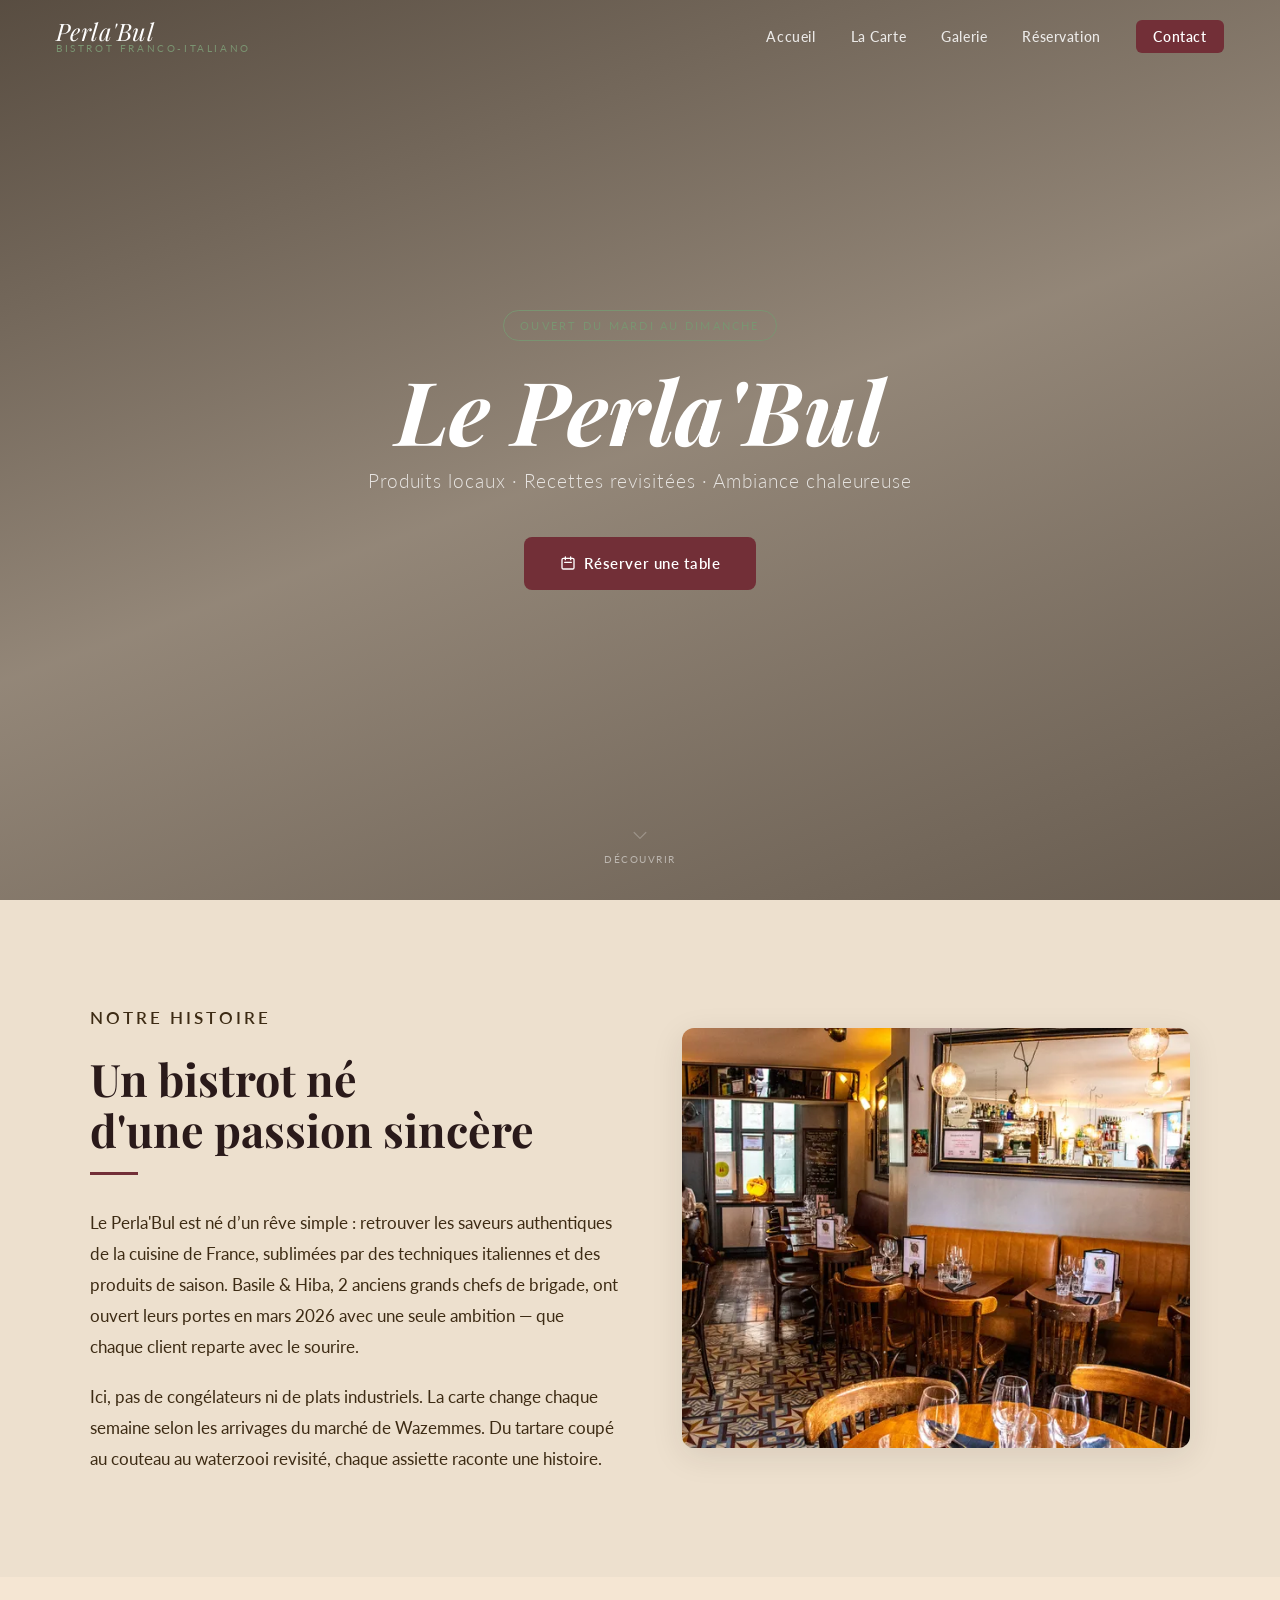
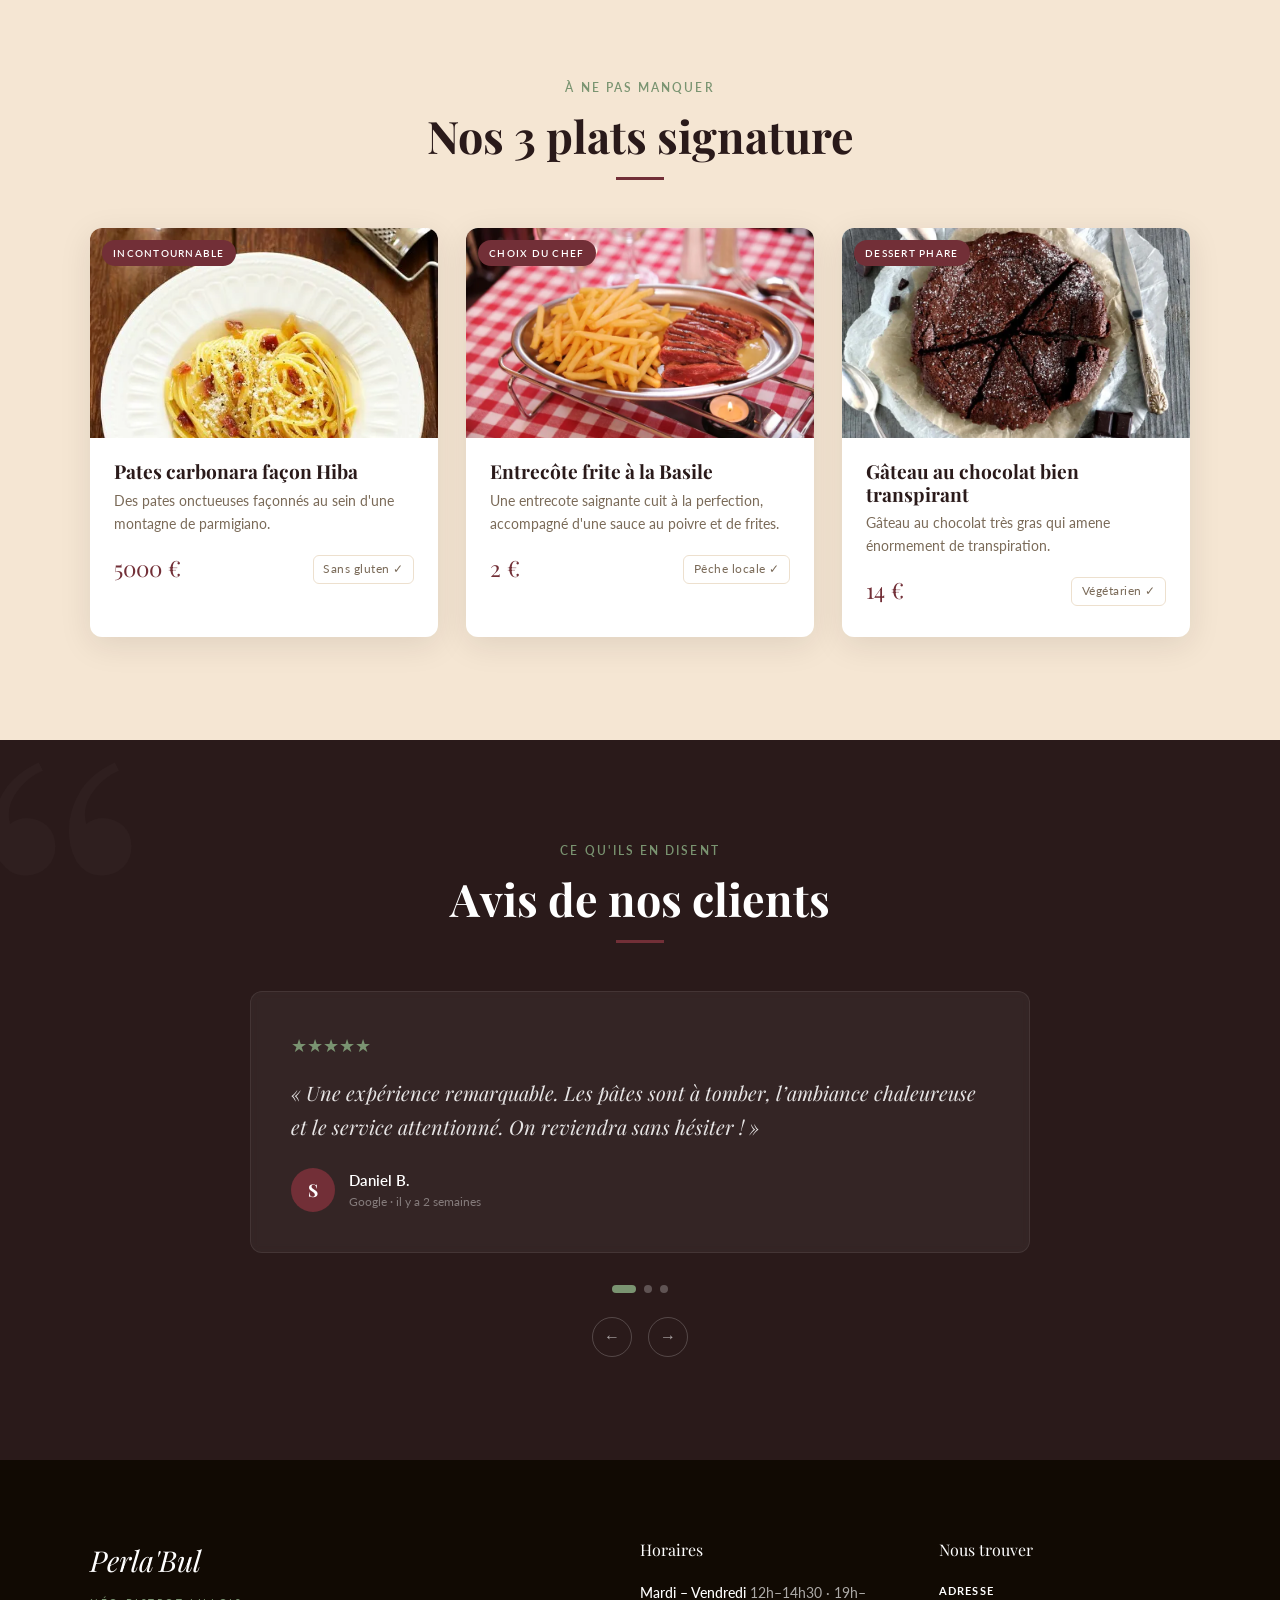
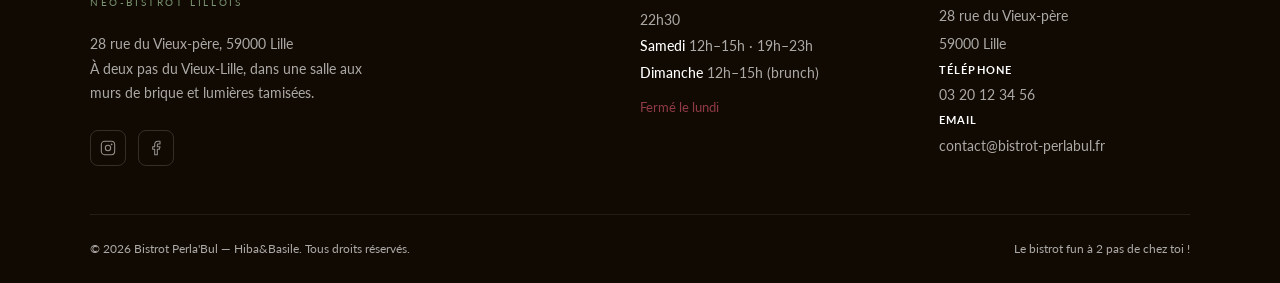
==== commit 67b09534: "fix: fix footer" ====
--- a/index.html
+++ b/index.html
@@ -176,7 +176,7 @@
       <div class="footer-brand">
         <span class="logo-main serif" style="font-style:italic;color:#fff;">Perla'Bul</span>
         <span class="logo-sub" style="letter-spacing:.25em;text-transform:uppercase;font-size:.65rem;color:var(--sage);">Néo-Bistrot Lillois</span>
-        <p>12 rue du Vieux-Marché, 59000 Lille<br>À deux pas du Vieux-Lille, dans une salle aux murs de brique et lumières tamisées.</p>
+        <p>28 rue du Vieux-père, 59000 Lille<br>À deux pas du Vieux-Lille, dans une salle aux murs de brique et lumières tamisées.</p>
         <div class="social-row">
           <a href="#" class="social-icon" aria-label="Instagram">
             <svg xmlns="http://www.w3.org/2000/svg" fill="none" viewBox="0 0 24 24" stroke="currentColor" stroke-width="1.6"><rect x="2" y="2" width="20" height="20" rx="5"/><circle cx="12" cy="12" r="4"/><circle cx="17.5" cy="6.5" r=".5" fill="currentColor"/></svg>
@@ -198,7 +198,7 @@
       <div>
         <p class="footer-title">Nous trouver</p>
         <ul class="footer-contact">
-          <li><strong>Adresse</strong>12 rue du Vieux-Marché<br>59000 Lille</li>
+          <li><strong>Adresse</strong>28 rue du Vieux-père<br>59000 Lille</li>
           <li><strong>Téléphone</strong><a href="tel:+33320123456">03 20 12 34 56</a></li>
           <li><strong>Email</strong><a href="mailto:contact@bistrot-retro.fr">contact@bistrot-perlabul.fr</a></li>
         </ul>
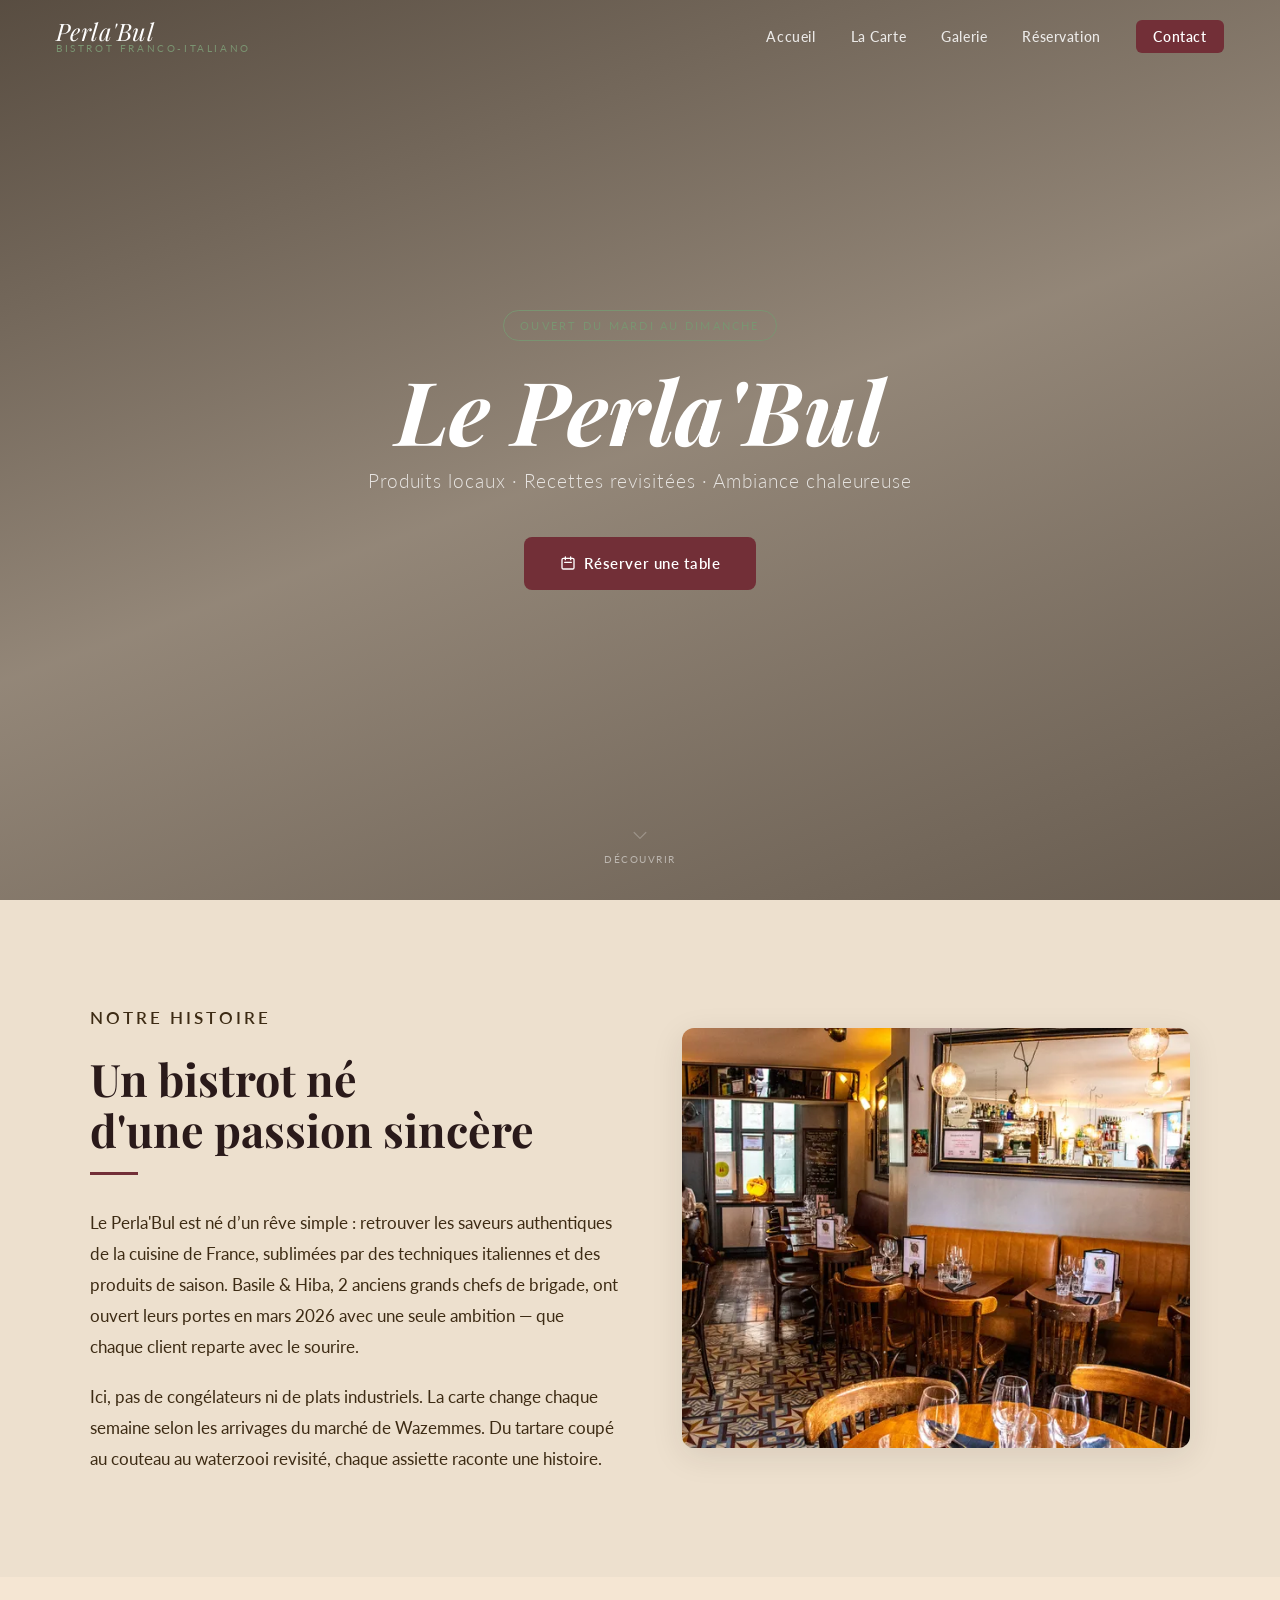
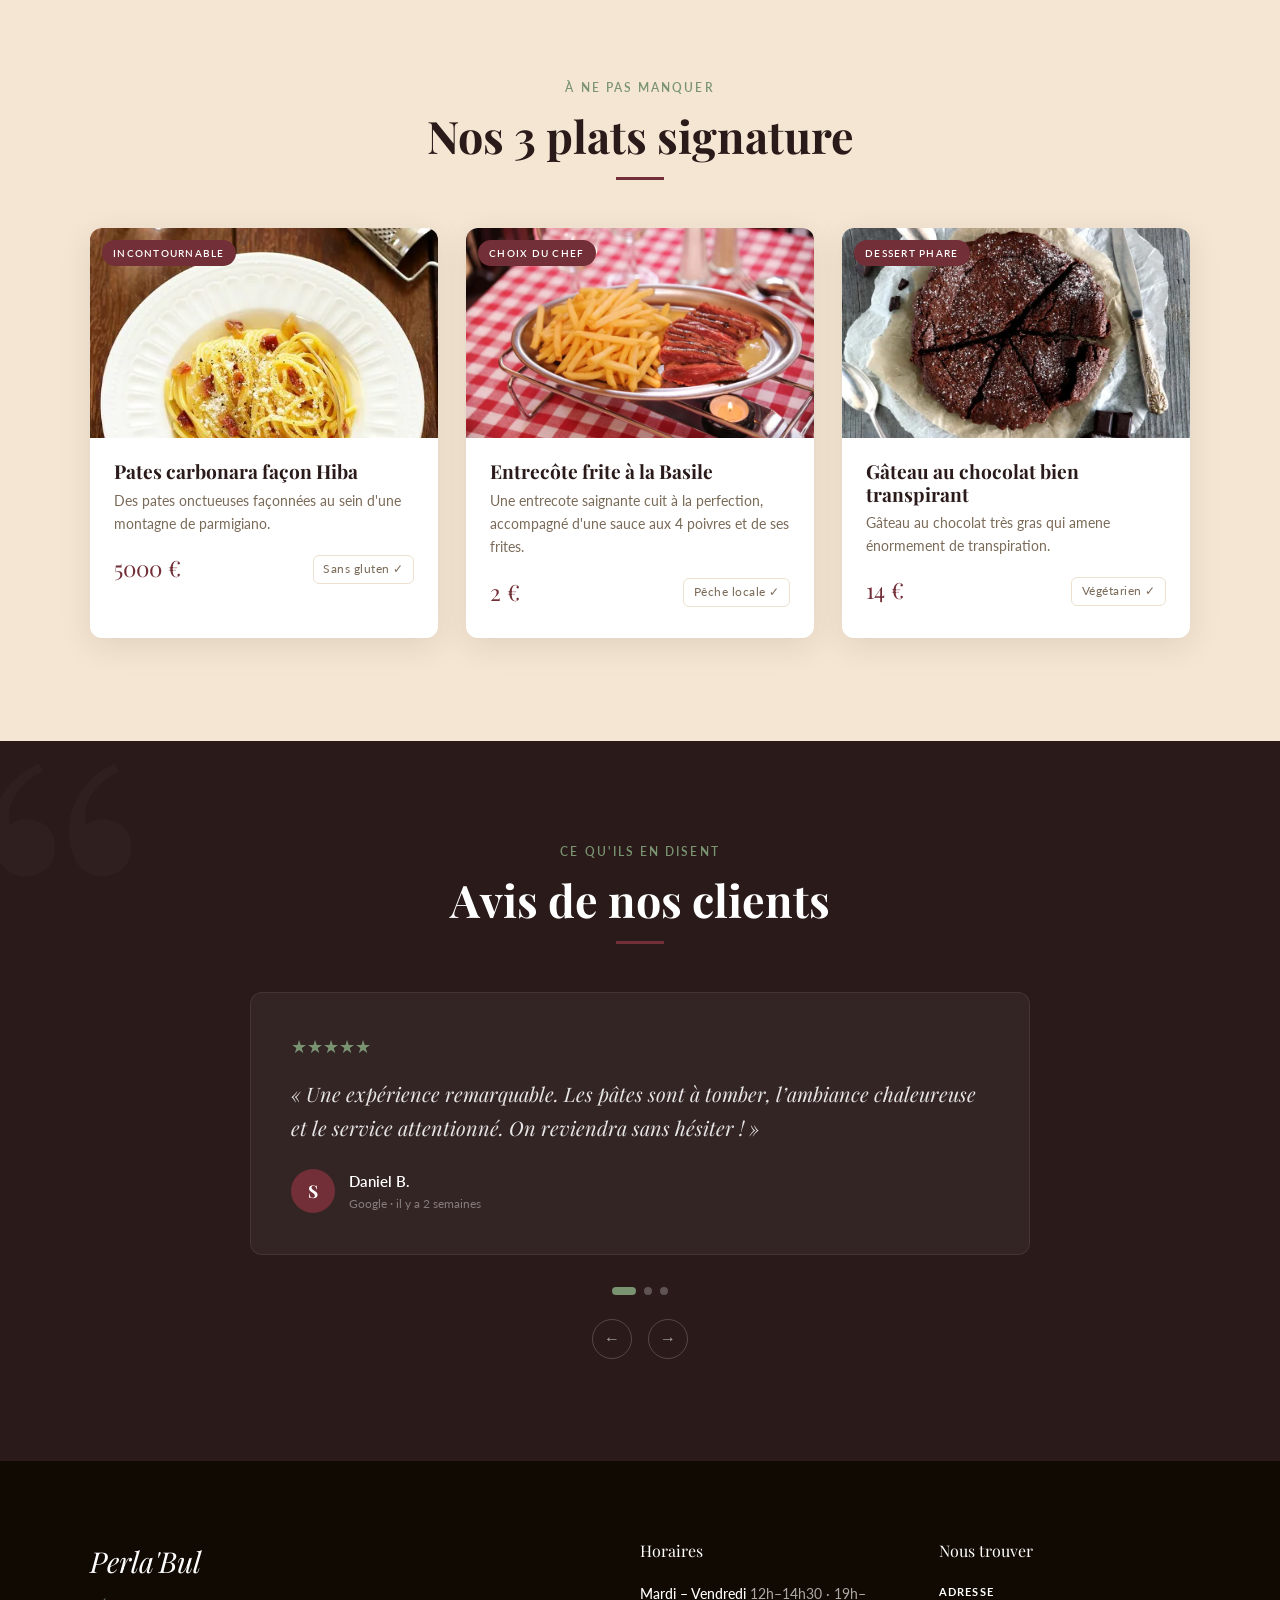
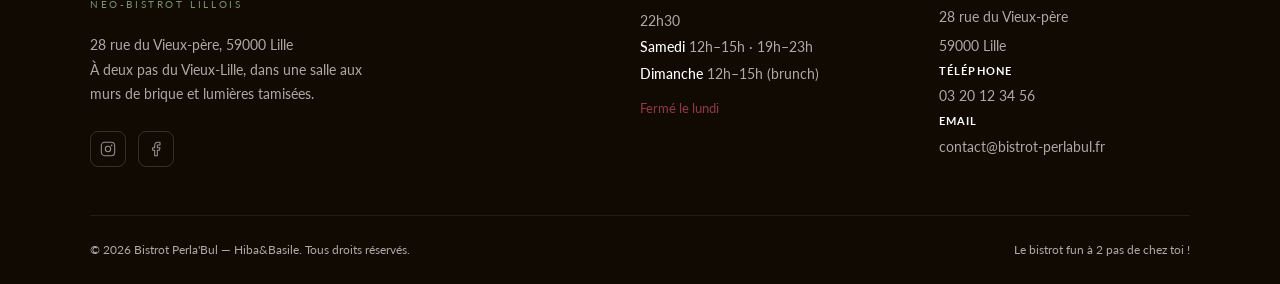
==== commit af02fcf2: "update: add index.js" ====
--- a/index.html
+++ b/index.html
@@ -3,7 +3,7 @@
 <head>
   <meta charset="UTF-8" />
   <meta name="viewport" content="width=device-width, initial-scale=1.0" />
-  <title>Le Rétro – Néo-Bistrot Lillois</title>
+  <title>Le Perla'Bul</title>
   <link rel="preconnect" href="https://fonts.googleapis.com" />
   <link rel="preconnect" href="https://fonts.gstatic.com" crossorigin />
   <link href="https://fonts.googleapis.com/css2?family=Playfair+Display:ital,wght@0,400;0,600;0,700;1,400;1,600&family=Lato:wght@300;400;700&display=swap" rel="stylesheet" />
@@ -84,7 +84,7 @@
         </div>
         <div class="plat-body">
           <h3 class="plat-name">Pates carbonara façon Hiba</h3>
-          <p class="plat-desc">Des pates onctueuses façonnés au sein d'une montagne de parmigiano.</p>
+          <p class="plat-desc">Des pates onctueuses façonnées au sein d'une montagne de parmigiano.</p>
           <div class="plat-footer">
             <span class="plat-price">5000 €</span>
             <span class="plat-badge">Sans gluten ✓</span>
@@ -98,7 +98,7 @@
         </div>
         <div class="plat-body">
           <h3 class="plat-name">Entrecôte frite à la Basile</h3>
-          <p class="plat-desc">Une entrecote saignante cuit à la perfection, accompagné d'une sauce au poivre et de frites.</p>
+          <p class="plat-desc">Une entrecote saignante cuit à la perfection, accompagné d'une sauce aux 4 poivres et de ses frites.</p>
           <div class="plat-footer">
             <span class="plat-price">2 €</span>
             <span class="plat-badge">Pêche locale ✓</span>
@@ -212,40 +212,6 @@
 
   <!-- Scripts -->
   <script src="js/main.js"></script>
-  <script>
-    /* ---- Carousel (uniquement sur l'index) ---- */
-    const slides    = document.getElementById('carousel-slides');
-    const dots      = document.querySelectorAll('.dot');
-    const prevBtn   = document.getElementById('prev-btn');
-    const nextBtn   = document.getElementById('next-btn');
-    const TOTAL     = dots.length;
-    let current     = 0;
-    let timer;
-
-    function goTo(idx) {
-      current = (idx + TOTAL) % TOTAL;
-      slides.style.transform = `translateX(-${current * 100}%)`;
-      dots.forEach((d, i) => d.classList.toggle('active', i === current));
-    }
-
-    function startAuto() {
-      clearInterval(timer);
-      timer = setInterval(() => goTo(current + 1), 5000);
-    }
-
-    prevBtn.addEventListener('click', () => { goTo(current - 1); startAuto(); });
-    nextBtn.addEventListener('click', () => { goTo(current + 1); startAuto(); });
-    dots.forEach(d => d.addEventListener('click', () => { goTo(+d.dataset.idx); startAuto(); }));
-
-    // Swipe basique
-    let startX = 0;
-    slides.addEventListener('touchstart', e => { startX = e.touches[0].clientX; }, { passive: true });
-    slides.addEventListener('touchend', e => {
-      const dx = e.changedTouches[0].clientX - startX;
-      if (Math.abs(dx) > 50) { goTo(current + (dx < 0 ? 1 : -1)); startAuto(); }
-    });
-
-    startAuto();
-  </script>
+  <script src="js/index.js" defer></script>
 </body>
 </html>
--- a/css/style.css
+++ b/css/style.css
@@ -184,16 +184,6 @@
   transition: transform .3s, opacity .3s;
 }
 
-#burger.open span:nth-child(1) {
-  transform: translateY(7px) rotate(45deg);
-}
-#burger.open span:nth-child(2) {
-  opacity: 0;
-}
-#burger.open span:nth-child(3) {
-  transform: translateY(-7px) rotate(-45deg);
-}
-
 
 #mobile-menu {
   display: none;
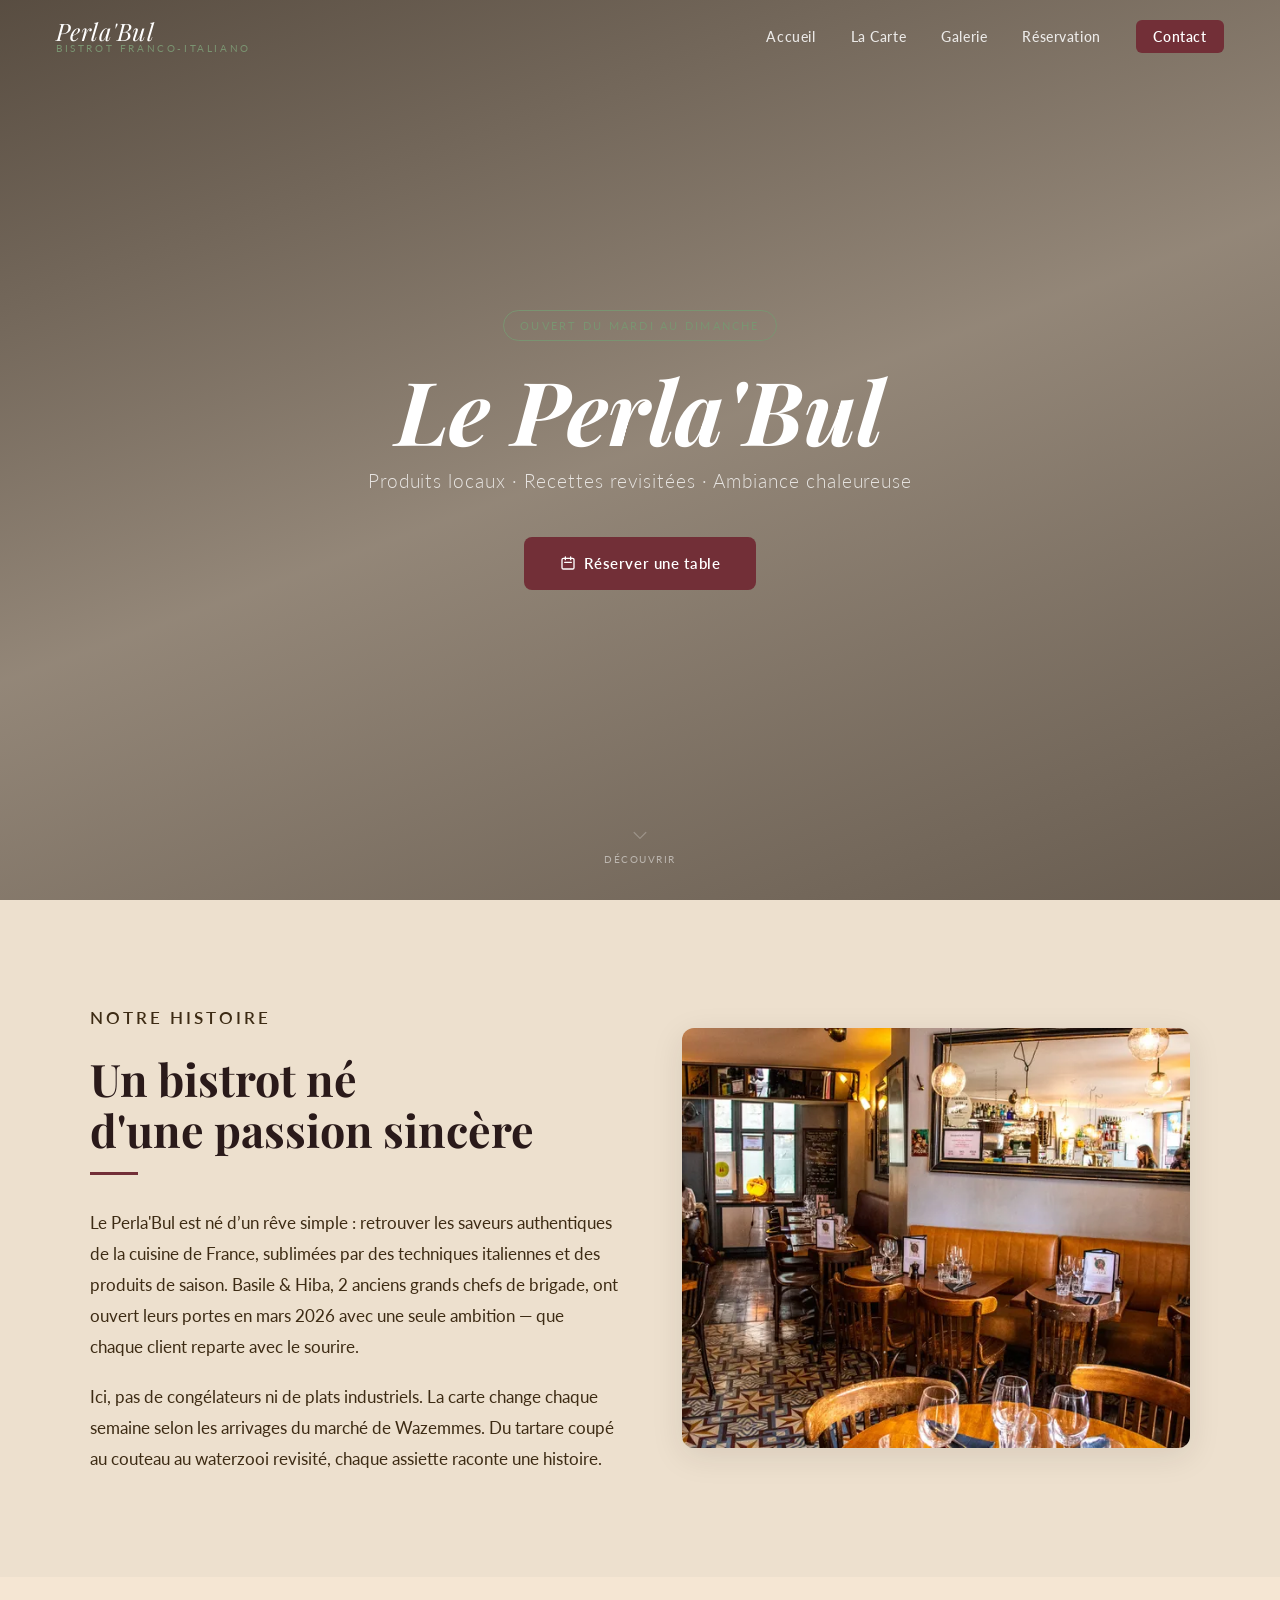
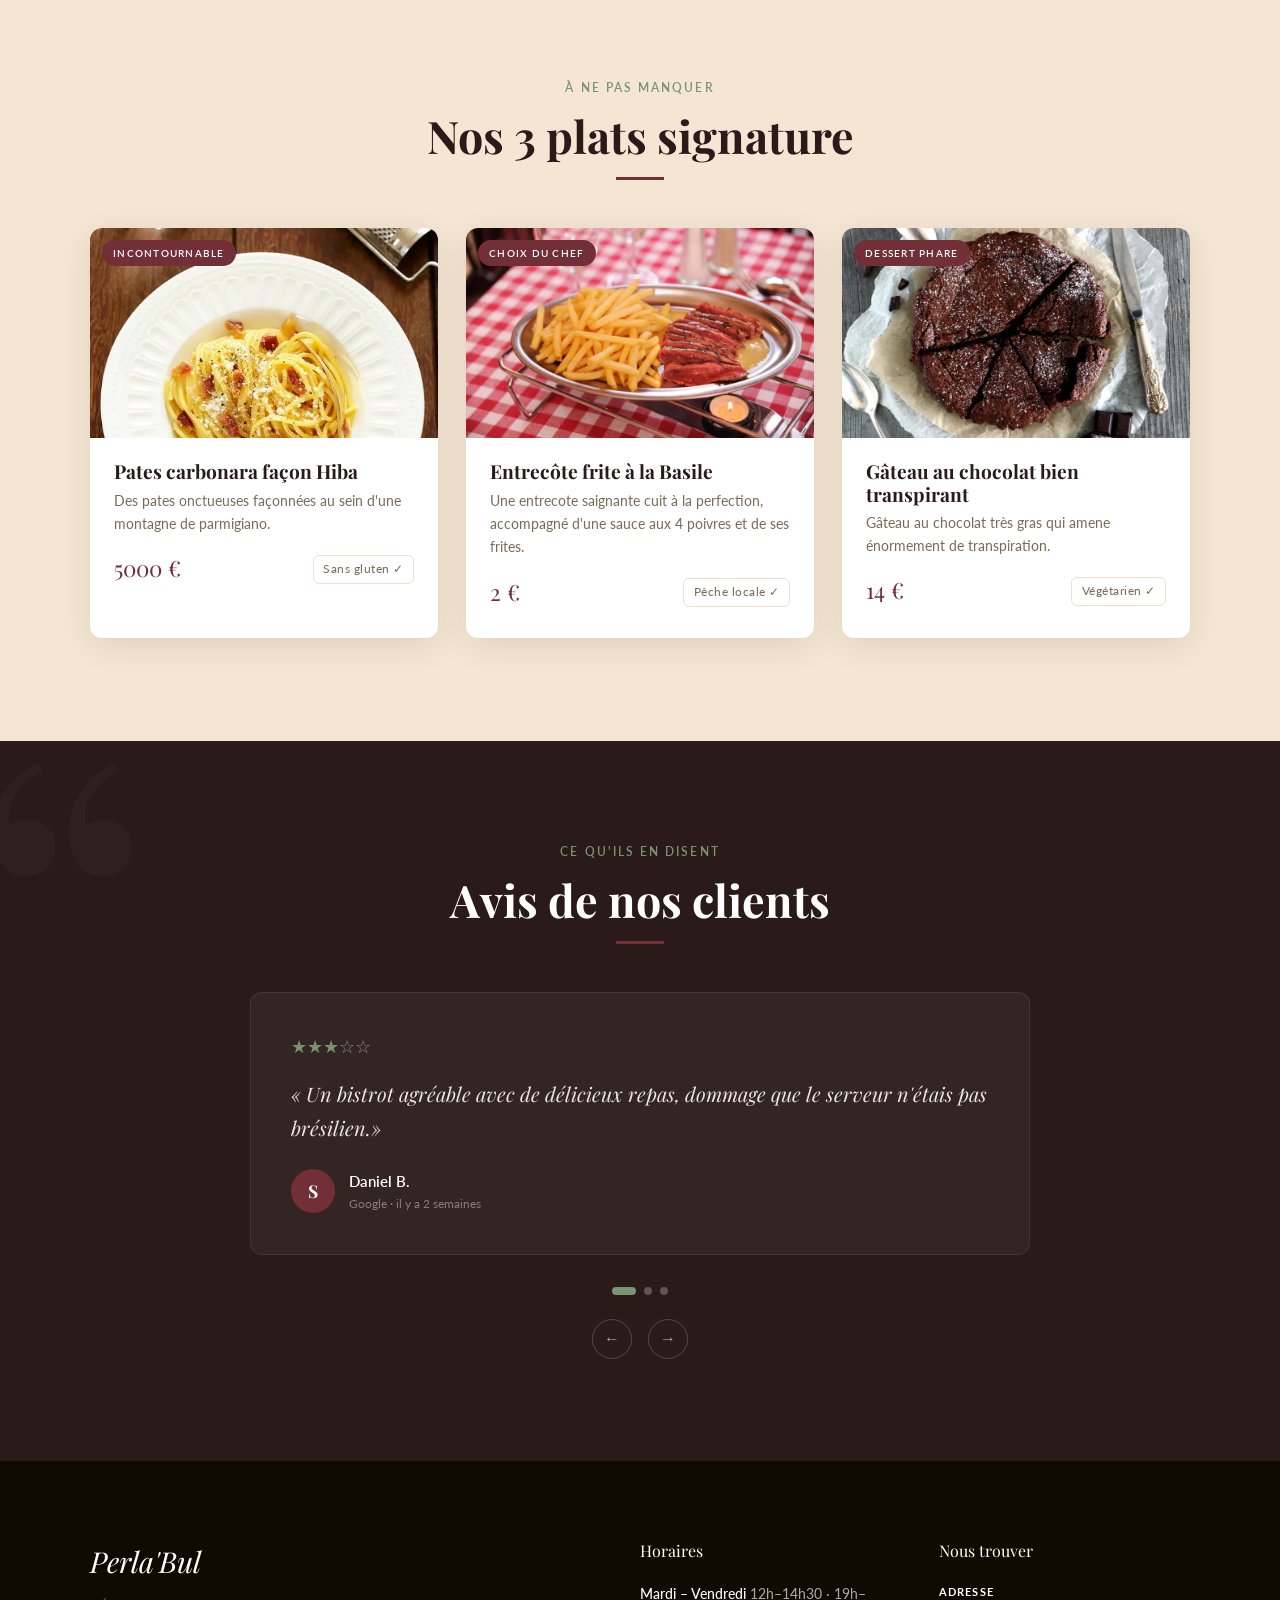
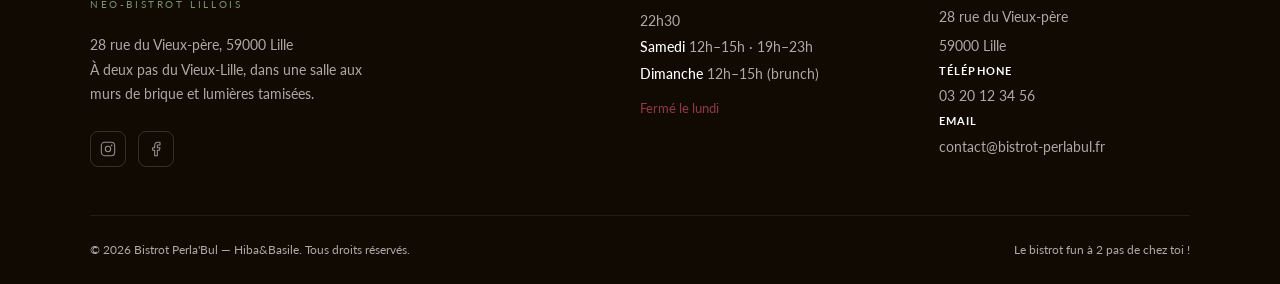
==== commit ff35744b: "uptdate: modif comment on index.html" ====
--- a/index.html
+++ b/index.html
@@ -133,8 +133,8 @@
       <div class="carousel-track">
         <div class="carousel-slides" id="carousel-slides">
           <div class="avis-card">
-            <div class="stars">★★★★★</div>
-            <p class="avis-text">« Une expérience remarquable. Les pâtes sont à tomber, l’ambiance chaleureuse et le service attentionné. On reviendra sans hésiter ! »</p>
+            <div class="stars">★★★☆☆</div>
+            <p class="avis-text">« Un bistrot agréable avec de délicieux repas, dommage que le serveur n'étais pas brésilien.»</p>
             <div class="avis-author">
               <div class="avis-avatar">S</div>
               <div><p class="avis-name">Daniel B.</p><p class="avis-date">Google · il y a 2 semaines</p></div>
@@ -142,15 +142,15 @@
           </div>
           <div class="avis-card">
             <div class="stars">★★★★★</div>
-            <p class="avis-text">« Enfin un bistrot qui joue la carte de la sincérité. L'entrecôte était parfaite, une belle surprise. »</p>
+            <p class="avis-text">« Une saison blanche ? Tu es sûr ? Qu’est-ce qu’une saison blanche ? Tu regardes les matchs ?»</p>
             <div class="avis-author">
               <div class="avis-avatar">T</div>
-              <div><p class="avis-name">Noémie N.</p><p class="avis-date">TripAdvisor · il y a 1 mois</p></div>
+              <div><p class="avis-name">Mbappe K.</p><p class="avis-date">TripAdvisor · il y a 1 mois</p></div>
             </div>
           </div>
           <div class="avis-card">
             <div class="stars">★★★★☆</div>
-            <p class="avis-text">« Cadre soigné, moderne sans être froid. Les produits locaux se sentent dans l’assiette. Une très belle adresse lilloise. »</p>
+            <p class="avis-text">« Realmente muito bom, mas Valverde e Tchouameni brigaram no bistrô. »</p>
             <div class="avis-author">
               <div class="avis-avatar">A</div>
               <div><p class="avis-name">Vinicius J.</p><p class="avis-date">Google · il y a 3 semaines</p></div>
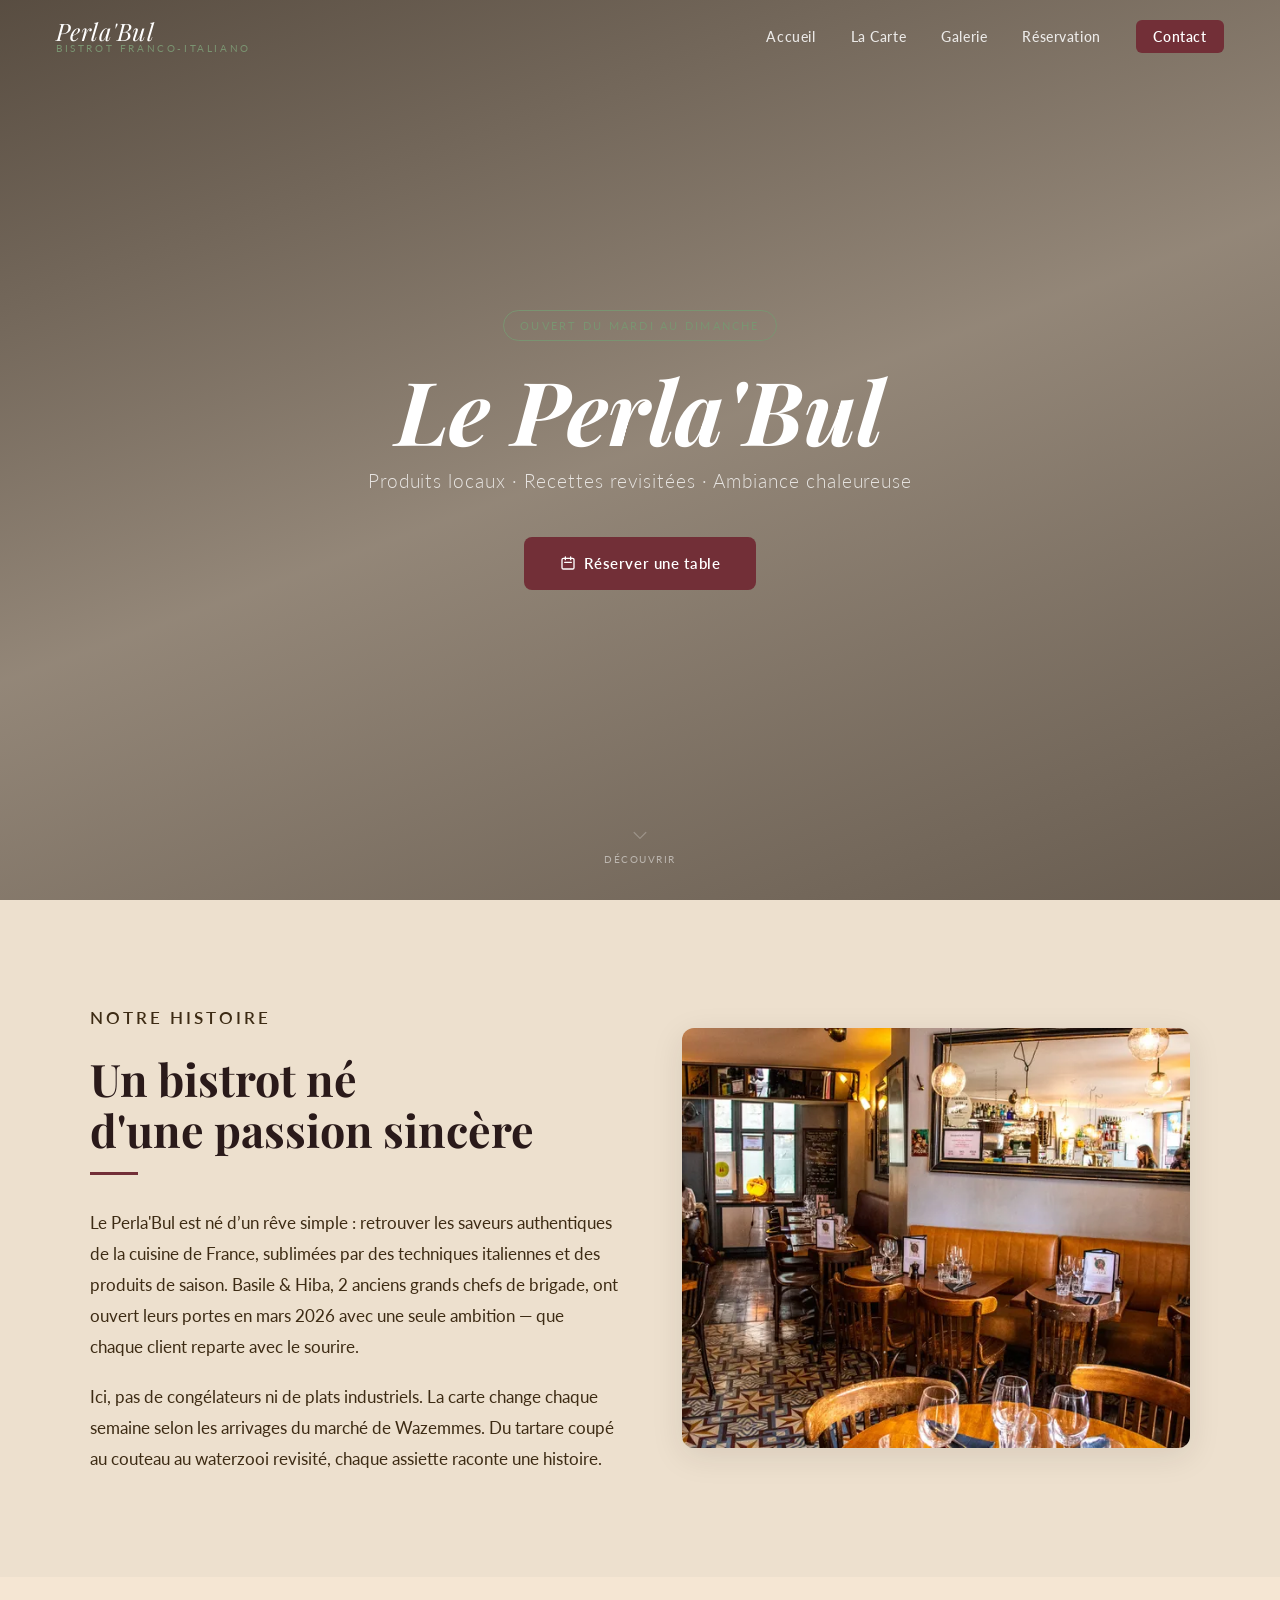
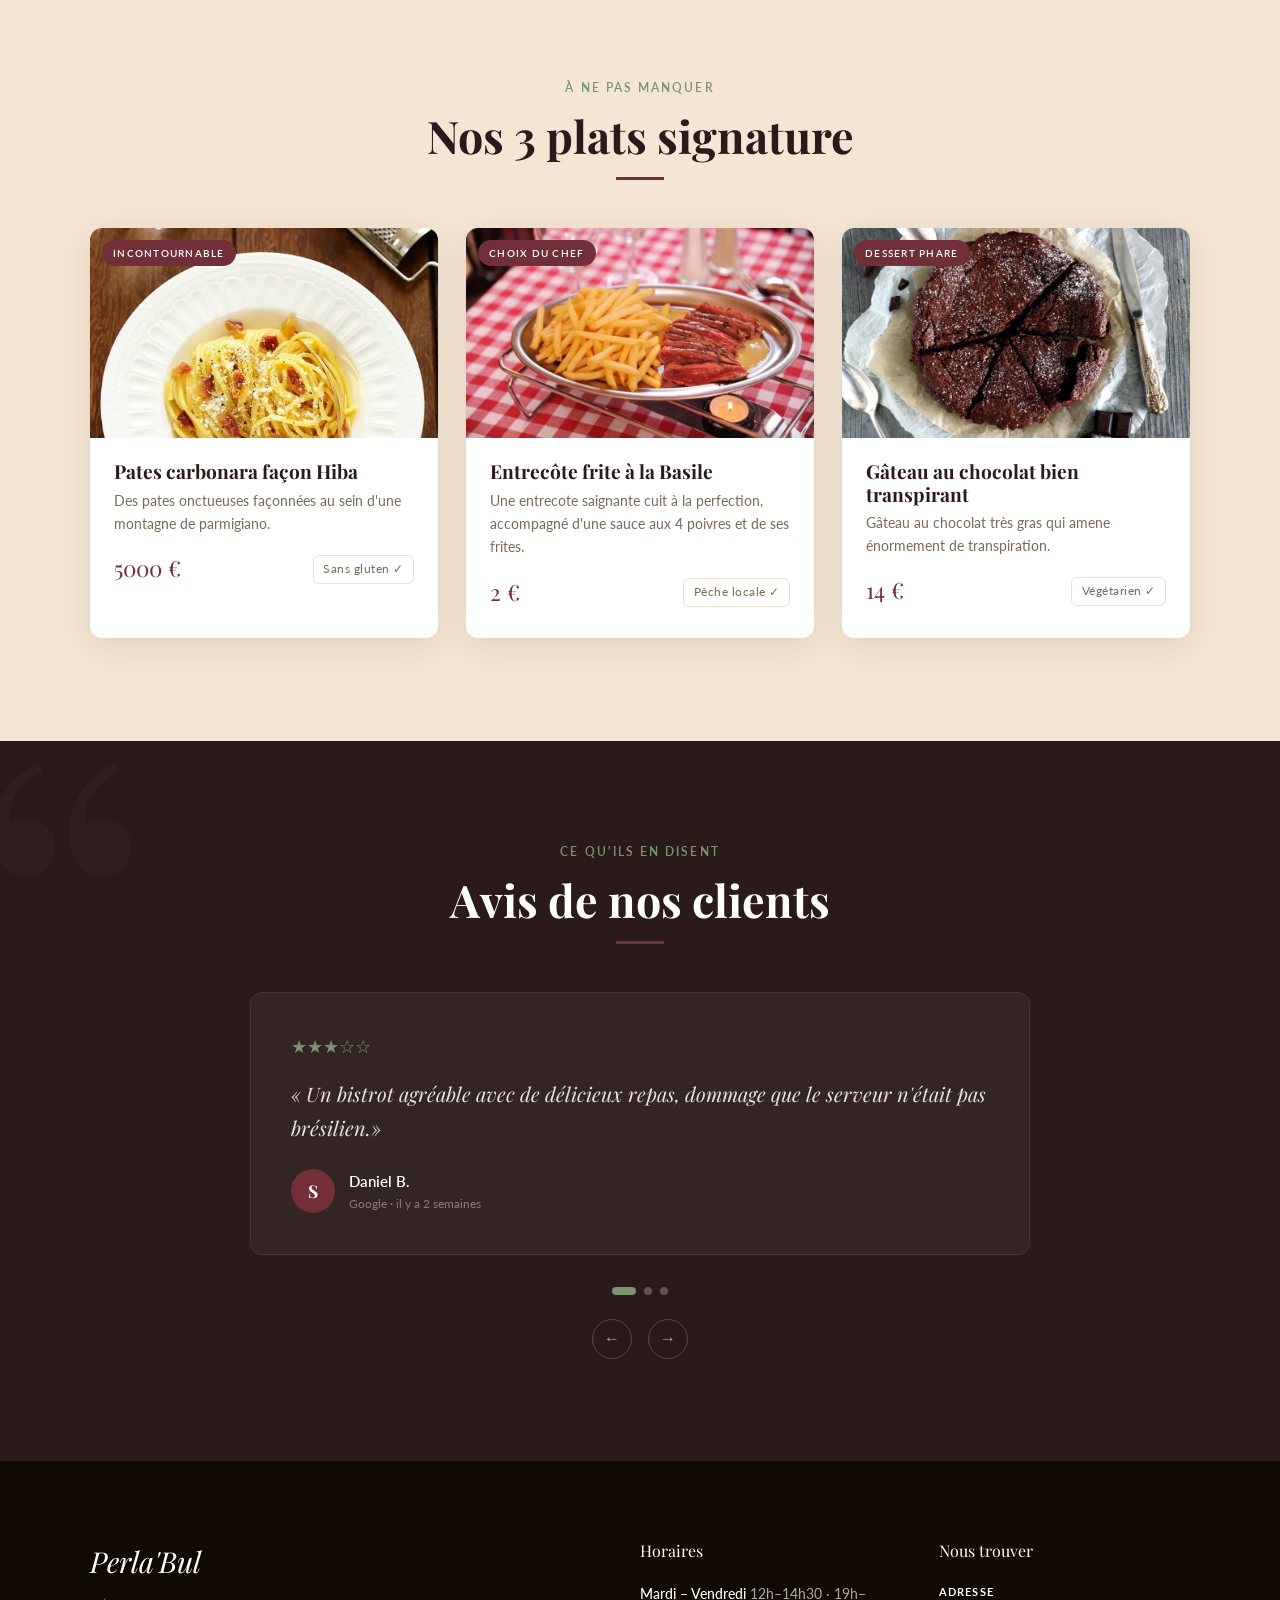
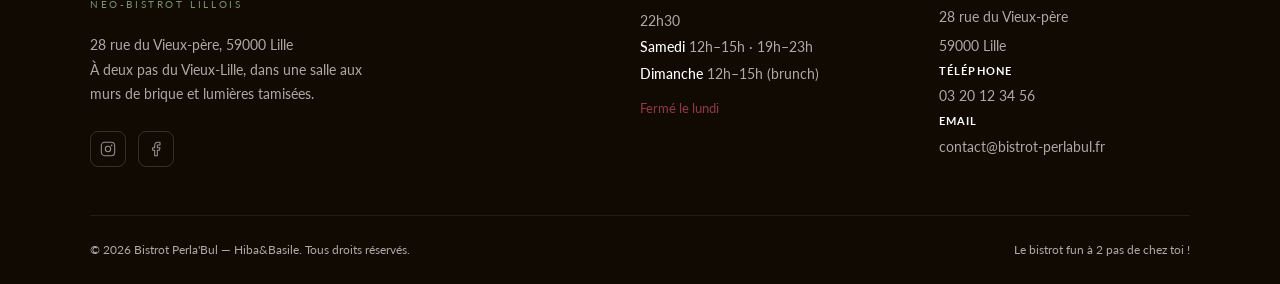
==== commit 3e69e2b0: "fix: comment" ====
--- a/index.html
+++ b/index.html
@@ -134,7 +134,7 @@
         <div class="carousel-slides" id="carousel-slides">
           <div class="avis-card">
             <div class="stars">★★★☆☆</div>
-            <p class="avis-text">« Un bistrot agréable avec de délicieux repas, dommage que le serveur n'étais pas brésilien.»</p>
+            <p class="avis-text">« Un bistrot agréable avec de délicieux repas, dommage que le serveur n'était pas brésilien.»</p>
             <div class="avis-author">
               <div class="avis-avatar">S</div>
               <div><p class="avis-name">Daniel B.</p><p class="avis-date">Google · il y a 2 semaines</p></div>
